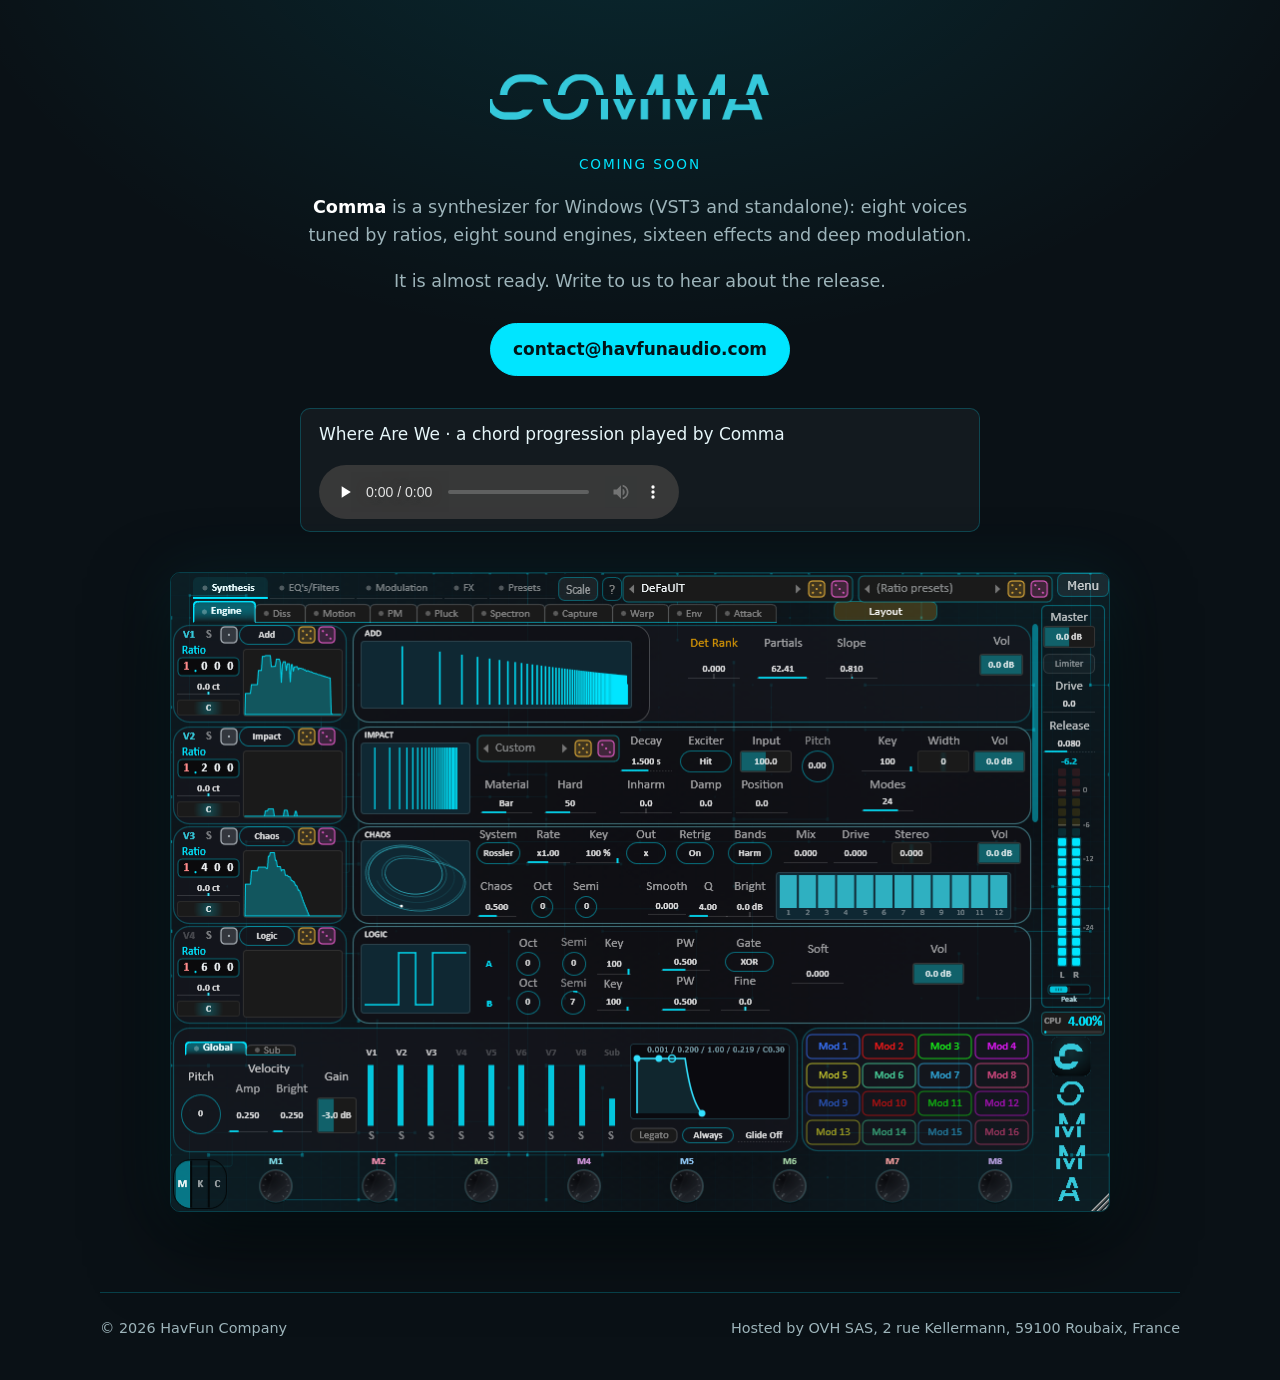
==== index.html @ b37b57b7 "Publication : attente (2026-10-11 11:45)" ====
<!doctype html>
<html lang="en">
<head>
<meta charset="utf-8">
<meta name="viewport" content="width=device-width, initial-scale=1">
<title>Comma · Coming soon</title>
<meta name="description" content="Comma is a synthesizer for Windows (VST3 and standalone): eight voices tuned by ratios, eight sound engines, sixteen effects and a deep modulation system.">
<link rel="icon" href="images/favicon.png">
<link rel="stylesheet" href="style.css">
<style>:root { --accent: #00E5FF; --fond: #0A1116; }</style>
</head>
<body>
<main class="attente">
  <img class="marque-attente" src="images/wordmark.png" alt="Comma" width="300" height="54">
  <p class="slogan">Coming soon</p>
  <div class="intro"><p><strong>Comma</strong> is a synthesizer for Windows (VST3 and standalone): eight voices tuned by ratios, eight sound engines, sixteen effects and deep modulation.</p>
<p>It is almost ready. Write to us to hear about the release.</p></div>
  <p><a class="bouton plein" href="mailto:contact@havfunaudio.com">contact@havfunaudio.com</a></p>
  <div class="demo"><span>Where Are We · a chord progression played by Comma</span><audio controls preload="none" src="audio/where-are-we.ogg"></audio></div>
  <img class="ecran" src="images/comma-synthesis.png" alt="The synthesis page: eight voices, each with its engine." width="940" height="640">
</main>
<footer class="pied">
  <div>© 2026 HavFun Company</div>
  <div>Hosted by OVH SAS, 2 rue Kellermann, 59100 Roubaix, France</div>
</footer>
</body>
</html>
---- style.css ----
/* LE STYLE DU SITE DE COMMA.
   Les deux couleurs principales (--accent, --fond) viennent de contenu.toml.
   Polices du systeme : aucune police chargee ailleurs (pas de Google Fonts : rien ne part chez un tiers). */

:root {
  --accent: #00E5FF;
  --fond: #0A1116;
  --surface: rgba(255, 255, 255, 0.04);
  --bord: rgba(0, 229, 255, 0.22);
  --texte: #E6F6F9;
  --doux: #9DB4BA;
  --rayon: 10px;
  --largeur: 1080px;
  color-scheme: dark;
}

* { box-sizing: border-box; }

html { -webkit-text-size-adjust: 100%; }

body {
  margin: 0;
  background: var(--fond);
  background-image: radial-gradient(ellipse 80% 50% at 50% -10%, rgba(0, 229, 255, 0.12), transparent 70%);
  background-repeat: no-repeat;
  color: var(--texte);
  font: 17px/1.6 "Segoe UI", system-ui, -apple-system, "Helvetica Neue", Arial, sans-serif;
}

a { color: var(--accent); text-decoration-thickness: 1px; text-underline-offset: 3px; }
a:hover { text-decoration: none; }
img { max-width: 100%; height: auto; display: block; }
strong { color: #fff; font-weight: 600; }

h1, h2, h3 { line-height: 1.2; margin: 0 0 0.6em; letter-spacing: -0.01em; }
h1 { font-size: clamp(2rem, 5vw, 3.2rem); font-weight: 700; }
h2 { font-size: clamp(1.5rem, 3vw, 2rem); font-weight: 650; }
h3 { font-size: 1.1rem; font-weight: 600; color: var(--accent); }

/* --- En-tete et pied --- */
.entete, .pied, main { width: min(var(--largeur), 100% - 32px); margin-inline: auto; }
.entete {
  display: flex; align-items: center; justify-content: space-between; gap: 16px;
  padding: 20px 0; flex-wrap: wrap;
}
.marque img { width: 152px; }
nav { display: flex; gap: 20px; flex-wrap: wrap; }
nav a { color: var(--doux); text-decoration: none; font-size: 0.95rem; }
nav a:hover, nav a[aria-current="page"] { color: var(--accent); }
.pied {
  display: flex; justify-content: space-between; gap: 16px; flex-wrap: wrap;
  border-top: 1px solid var(--bord); margin-top: 80px; padding: 24px 0 40px;
  color: var(--doux); font-size: 0.9rem;
}
.pied nav, .pied div:last-child { display: flex; gap: 16px; flex-wrap: wrap; }
.pied a { color: var(--doux); }

/* --- Accueil --- */
.haut { text-align: center; padding: 48px 0 24px; }
.slogan { color: var(--accent); text-transform: uppercase; letter-spacing: 0.14em; font-size: 0.85rem; margin: 0 0 12px; }
.intro { max-width: 680px; margin: 0 auto 28px; color: var(--doux); font-size: 1.1rem; }
.petit { color: var(--doux); font-size: 0.9rem; margin: 14px 0 40px; }
.ecran {
  margin: 0 auto; border-radius: var(--rayon); border: 1px solid var(--bord);
  box-shadow: 0 30px 80px rgba(0, 0, 0, 0.6), 0 0 60px rgba(0, 229, 255, 0.08);
}

.boutons { display: flex; gap: 12px; justify-content: center; flex-wrap: wrap; }
.bouton {
  display: inline-block; padding: 12px 22px; border-radius: 999px;
  border: 1px solid var(--accent); color: var(--accent); text-decoration: none; font-weight: 600;
}
.bouton:hover { background: rgba(0, 229, 255, 0.1); }
.bouton.plein { background: var(--accent); color: #031418; }
.bouton.plein:hover { filter: brightness(1.1); }
.bouton.inactif { border-color: var(--doux); color: var(--doux); cursor: default; opacity: 0.7; }

.bloc { padding: 56px 0 0; }
.grille { display: grid; grid-template-columns: repeat(auto-fill, minmax(280px, 1fr)); gap: 16px; }
.carte { background: var(--surface); border: 1px solid var(--bord); border-radius: var(--rayon); padding: 20px 22px; }
.carte p { margin: 0; color: var(--doux); }

.captures { display: grid; gap: 32px; }
figure { margin: 0; }
figure img { border-radius: var(--rayon); border: 1px solid var(--bord); }
figcaption { color: var(--doux); font-size: 0.9rem; margin-top: 10px; text-align: center; }

.demos { display: grid; gap: 12px; }
.demo {
  display: flex; align-items: center; justify-content: space-between; gap: 16px; flex-wrap: wrap;
  background: var(--surface); border: 1px solid var(--bord); border-radius: var(--rayon); padding: 12px 18px;
}
.demo audio { width: min(360px, 100%); }

.prix { text-align: center; }
.prix .montant { font-size: 2.6rem; font-weight: 700; color: #fff; margin: 0 0 12px; }
.prix ul { list-style: none; padding: 0; margin: 0 0 28px; color: var(--doux); }
.prix li { margin: 4px 0; }

/* --- Pages de texte (FAQ, licence, mentions) --- */
.texte { max-width: 760px; }
.texte p { color: var(--doux); }
details { border-bottom: 1px solid var(--bord); padding: 14px 0; }
summary { cursor: pointer; font-weight: 600; color: #fff; }
summary::marker { color: var(--accent); }
details p { margin: 10px 0 0; }

/* --- La page d'attente --- */
.attente { text-align: center; padding: 72px 0 0; }
.marque-attente { width: min(300px, 70%); margin: 0 auto 28px; }
.attente .demo { max-width: 680px; margin: 32px auto; text-align: left; }
.attente .ecran { margin-top: 40px; }

@media (max-width: 600px) {
  body { font-size: 16px; }
  .haut { padding-top: 24px; }
  .entete { justify-content: center; }
}
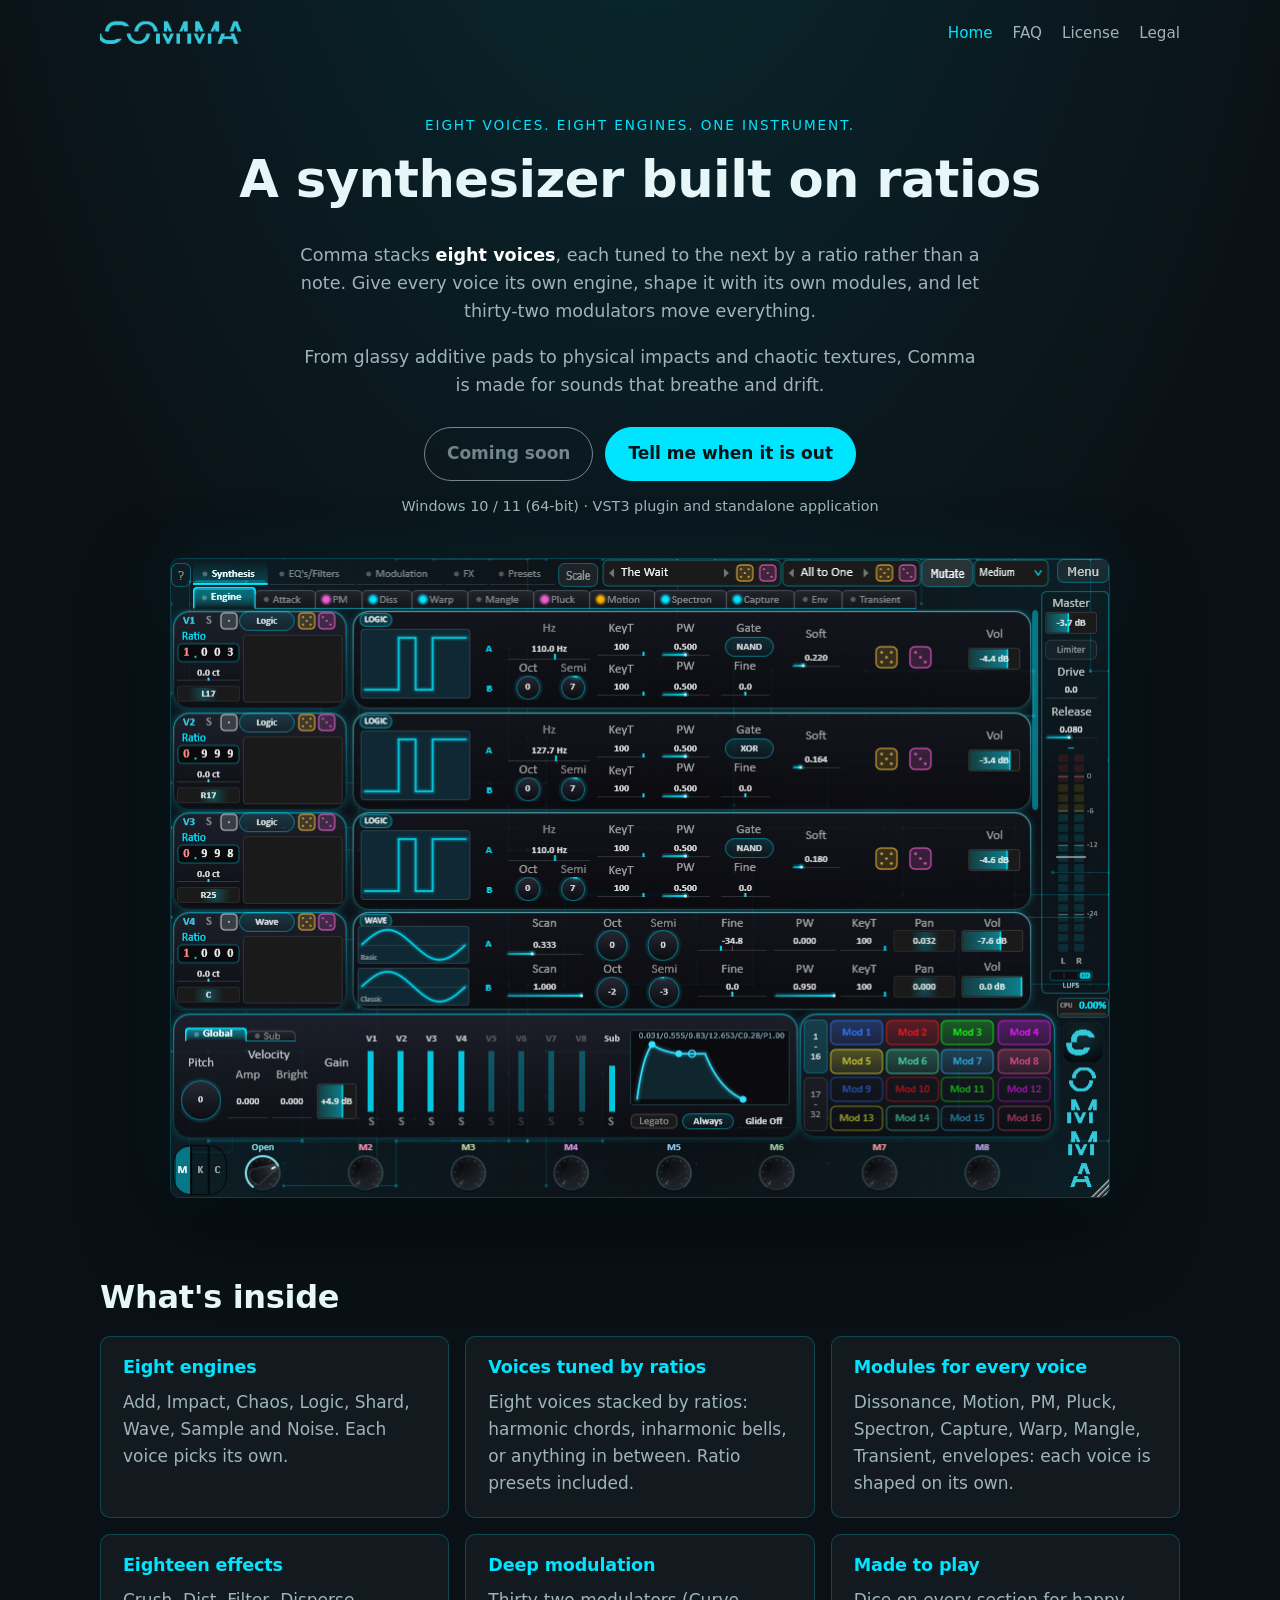
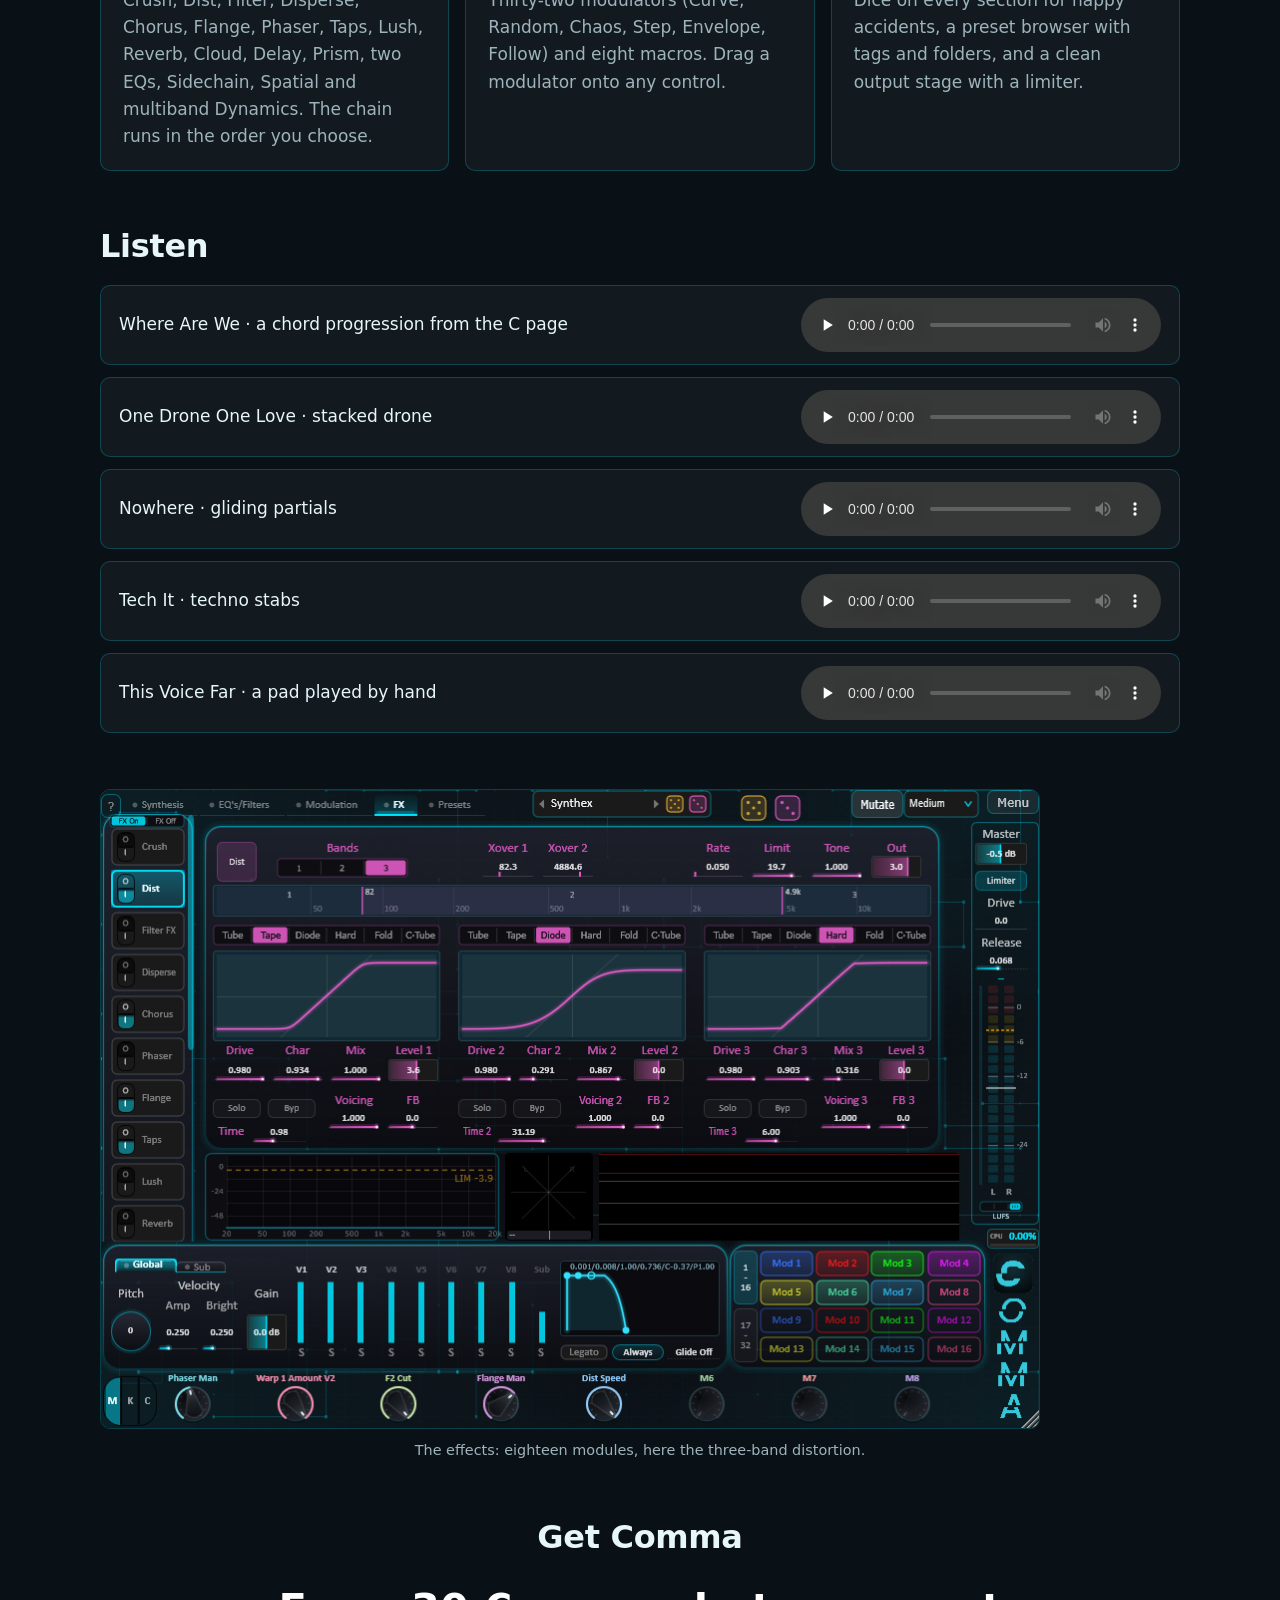
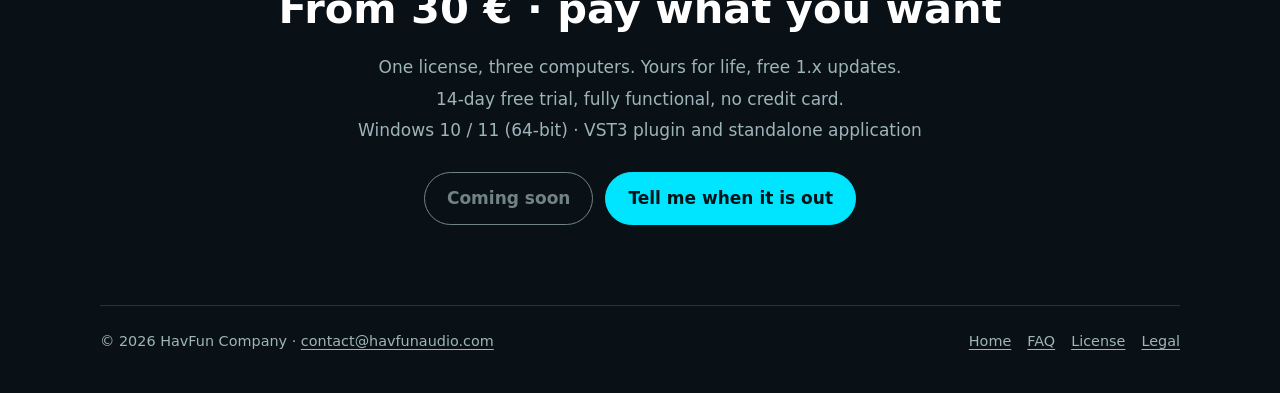
==== commit 96111fea: "Publication : docs (2026-10-24 11:53)" ====
--- a/index.html
+++ b/index.html
@@ -3,25 +3,58 @@
 <head>
 <meta charset="utf-8">
 <meta name="viewport" content="width=device-width, initial-scale=1">
-<title>Comma · Coming soon</title>
-<meta name="description" content="Comma is a synthesizer for Windows (VST3 and standalone): eight voices tuned by ratios, eight sound engines, sixteen effects and a deep modulation system.">
+<title>Comma</title>
+<meta name="description" content="Comma is a synthesizer for Windows (VST3 and standalone): eight voices tuned by ratios, eight sound engines, eighteen effects and a deep modulation system.">
+<meta property="og:title" content="Comma · Eight voices. Eight engines. One instrument.">
+<meta property="og:description" content="Comma is a synthesizer for Windows (VST3 and standalone): eight voices tuned by ratios, eight sound engines, eighteen effects and a deep modulation system.">
+<meta property="og:image" content="images/comma-synthesis.png">
 <link rel="icon" href="images/favicon.png">
 <link rel="stylesheet" href="style.css">
 <style>:root { --accent: #00E5FF; --fond: #0A1116; }</style>
 </head>
 <body>
-<main class="attente">
-  <img class="marque-attente" src="images/wordmark.png" alt="Comma" width="300" height="54">
-  <p class="slogan">Coming soon</p>
-  <div class="intro"><p><strong>Comma</strong> is a synthesizer for Windows (VST3 and standalone): eight voices tuned by ratios, eight sound engines, sixteen effects and deep modulation.</p>
-<p>It is almost ready. Write to us to hear about the release.</p></div>
-  <p><a class="bouton plein" href="mailto:contact@havfunaudio.com">contact@havfunaudio.com</a></p>
-  <div class="demo"><span>Where Are We · a chord progression played by Comma</span><audio controls preload="none" src="audio/where-are-we.ogg"></audio></div>
+<header class="entete">
+  <a class="marque" href="index.html"><img src="images/wordmark.png" alt="Comma" width="152" height="27"></a>
+  <nav><a href="index.html" aria-current="page">Home</a><a href="faq.html">FAQ</a><a href="eula.html">License</a><a href="legal.html">Legal</a></nav>
+</header>
+<main>
+
+<section class="haut">
+  <p class="slogan">Eight voices. Eight engines. One instrument.</p>
+  <h1>A synthesizer built on ratios</h1>
+  <div class="intro"><p>Comma stacks <strong>eight voices</strong>, each tuned to the next by a ratio rather than a note. Give every voice its own engine, shape it with its own modules, and let thirty-two modulators move everything.</p>
+<p>From glassy additive pads to physical impacts and chaotic textures, Comma is made for sounds that breathe and drift.</p></div>
+  <div class="boutons"><span class="bouton inactif">Coming soon</span><a class="bouton plein" href="mailto:contact@havfunaudio.com?subject=Comma%20release">Tell me when it is out</a></div>
+  <p class="petit">Windows 10 / 11 (64-bit) · VST3 plugin and standalone application</p>
   <img class="ecran" src="images/comma-synthesis.png" alt="The synthesis page: eight voices, each with its engine." width="940" height="640">
+</section>
+<section class="bloc"><h2>What's inside</h2><div class="grille"><article class="carte"><h3>Eight engines</h3><p>Add, Impact, Chaos, Logic, Shard, Wave, Sample and Noise. Each voice picks its own.</p></article>
+<article class="carte"><h3>Voices tuned by ratios</h3><p>Eight voices stacked by ratios: harmonic chords, inharmonic bells, or anything in between. Ratio presets included.</p></article>
+<article class="carte"><h3>Modules for every voice</h3><p>Dissonance, Motion, PM, Pluck, Spectron, Capture, Warp, Mangle, Transient, envelopes: each voice is shaped on its own.</p></article>
+<article class="carte"><h3>Eighteen effects</h3><p>Crush, Dist, Filter, Disperse, Chorus, Flange, Phaser, Taps, Lush, Reverb, Cloud, Delay, Prism, two EQs, Sidechain, Spatial and multiband Dynamics. The chain runs in the order you choose.</p></article>
+<article class="carte"><h3>Deep modulation</h3><p>Thirty-two modulators (Curve, Random, Chaos, Step, Envelope, Follow) and eight macros. Drag a modulator onto any control.</p></article>
+<article class="carte"><h3>Made to play</h3><p>Dice on every section for happy accidents, a preset browser with tags and folders, and a clean output stage with a limiter.</p></article></div></section>
+<section class="bloc"><h2>Listen</h2><div class="demos"><div class="demo"><span>Where Are We · a chord progression from the C page</span><audio controls preload="none" src="audio/where-are-we.ogg"></audio></div>
+<div class="demo"><span>One Drone One Love · stacked drone</span><audio controls preload="none" src="audio/one-drone-one-love.ogg"></audio></div>
+<div class="demo"><span>Nowhere · gliding partials</span><audio controls preload="none" src="audio/nowhere.ogg"></audio></div>
+<div class="demo"><span>Tech It · techno stabs</span><audio controls preload="none" src="audio/tech-it.ogg"></audio></div>
+<div class="demo"><span>This Voice Far · a pad played by hand</span><audio controls preload="none" src="audio/this-voice-far.ogg"></audio></div></div></section>
+<section class="bloc captures"><figure><img src="images/comma-fx.png" alt="The effects: eighteen modules, here the three-band distortion." loading="lazy" width="940" height="640"><figcaption>The effects: eighteen modules, here the three-band distortion.</figcaption></figure></section>
+<section class="bloc prix">
+  <h2>Get Comma</h2>
+  <p class="montant">From 30 € · pay what you want</p>
+  <ul>
+    <li>One license, three computers. Yours for life, free 1.x updates.</li>
+    <li>14-day free trial, fully functional, no credit card.</li>
+    <li>Windows 10 / 11 (64-bit) · VST3 plugin and standalone application</li>
+  </ul>
+  <div class="boutons"><span class="bouton inactif">Coming soon</span><a class="bouton plein" href="mailto:contact@havfunaudio.com?subject=Comma%20release">Tell me when it is out</a></div>
+</section>
+
 </main>
 <footer class="pied">
-  <div>© 2026 HavFun Company</div>
-  <div>Hosted by OVH SAS, 2 rue Kellermann, 59100 Roubaix, France</div>
+  <div>© 2026 HavFun Company · <a href="mailto:contact@havfunaudio.com">contact@havfunaudio.com</a></div>
+  <div><a href="index.html" aria-current="page">Home</a><a href="faq.html">FAQ</a><a href="eula.html">License</a><a href="legal.html">Legal</a></div>
 </footer>
 </body>
 </html>
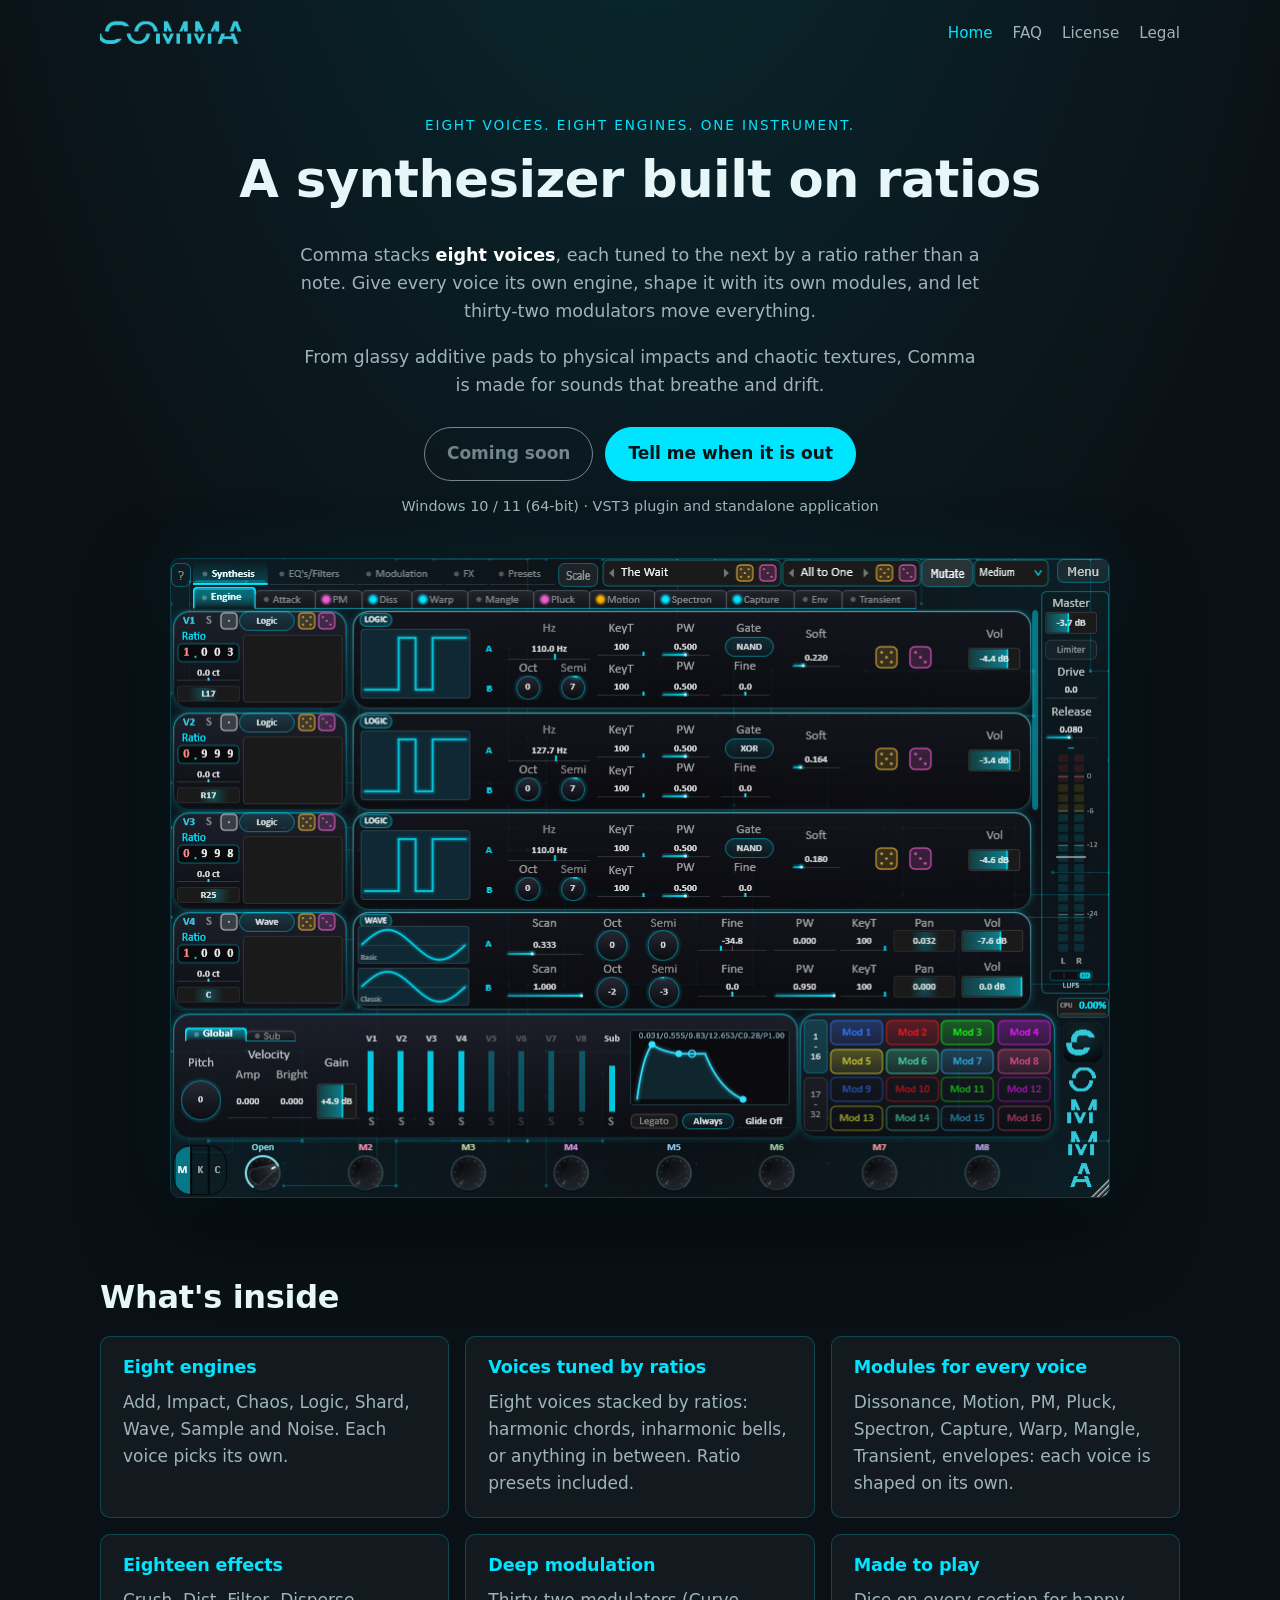
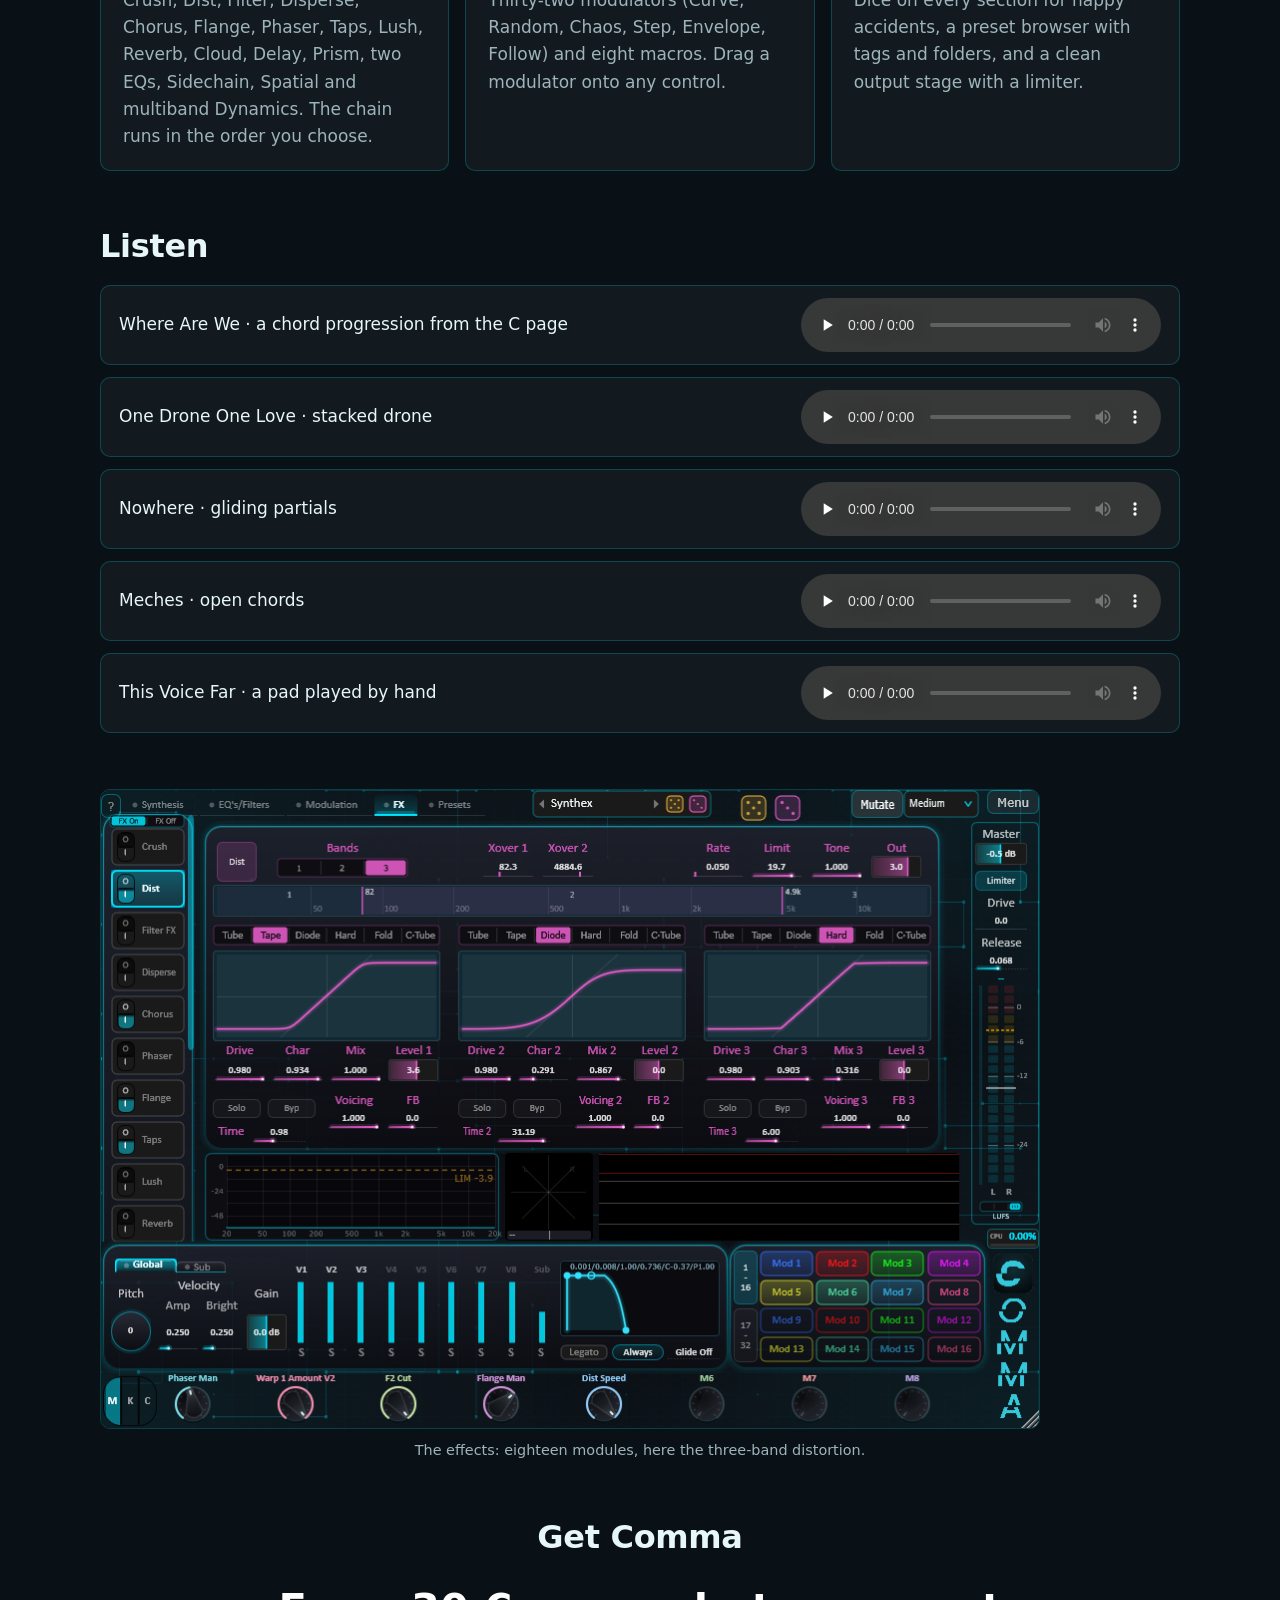
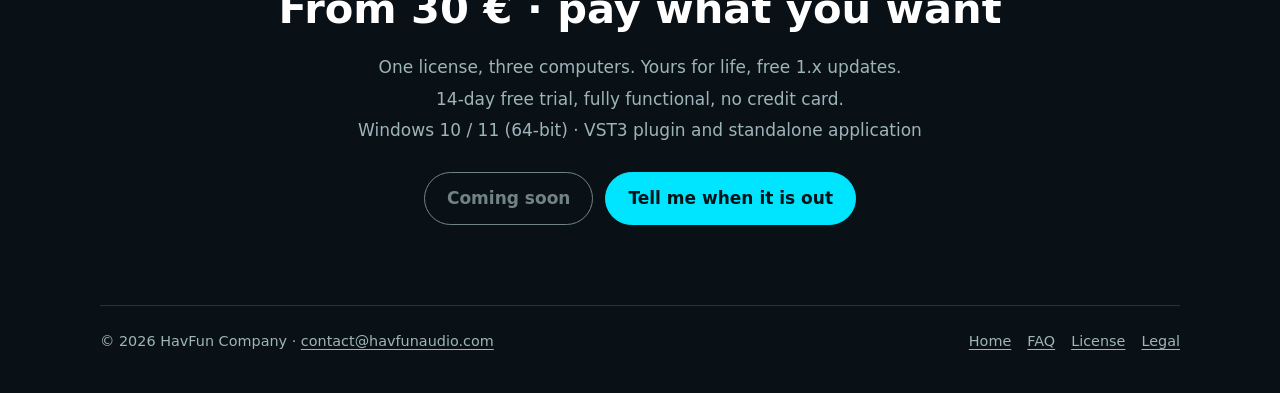
==== commit 6530cdeb: "Publication : docs (2026-10-28 07:44)" ====
--- a/index.html
+++ b/index.html
@@ -37,7 +37,7 @@
 <section class="bloc"><h2>Listen</h2><div class="demos"><div class="demo"><span>Where Are We · a chord progression from the C page</span><audio controls preload="none" src="audio/where-are-we.ogg"></audio></div>
 <div class="demo"><span>One Drone One Love · stacked drone</span><audio controls preload="none" src="audio/one-drone-one-love.ogg"></audio></div>
 <div class="demo"><span>Nowhere · gliding partials</span><audio controls preload="none" src="audio/nowhere.ogg"></audio></div>
-<div class="demo"><span>Tech It · techno stabs</span><audio controls preload="none" src="audio/tech-it.ogg"></audio></div>
+<div class="demo"><span>Meches · open chords</span><audio controls preload="none" src="audio/meches.ogg"></audio></div>
 <div class="demo"><span>This Voice Far · a pad played by hand</span><audio controls preload="none" src="audio/this-voice-far.ogg"></audio></div></div></section>
 <section class="bloc captures"><figure><img src="images/comma-fx.png" alt="The effects: eighteen modules, here the three-band distortion." loading="lazy" width="940" height="640"><figcaption>The effects: eighteen modules, here the three-band distortion.</figcaption></figure></section>
 <section class="bloc prix">
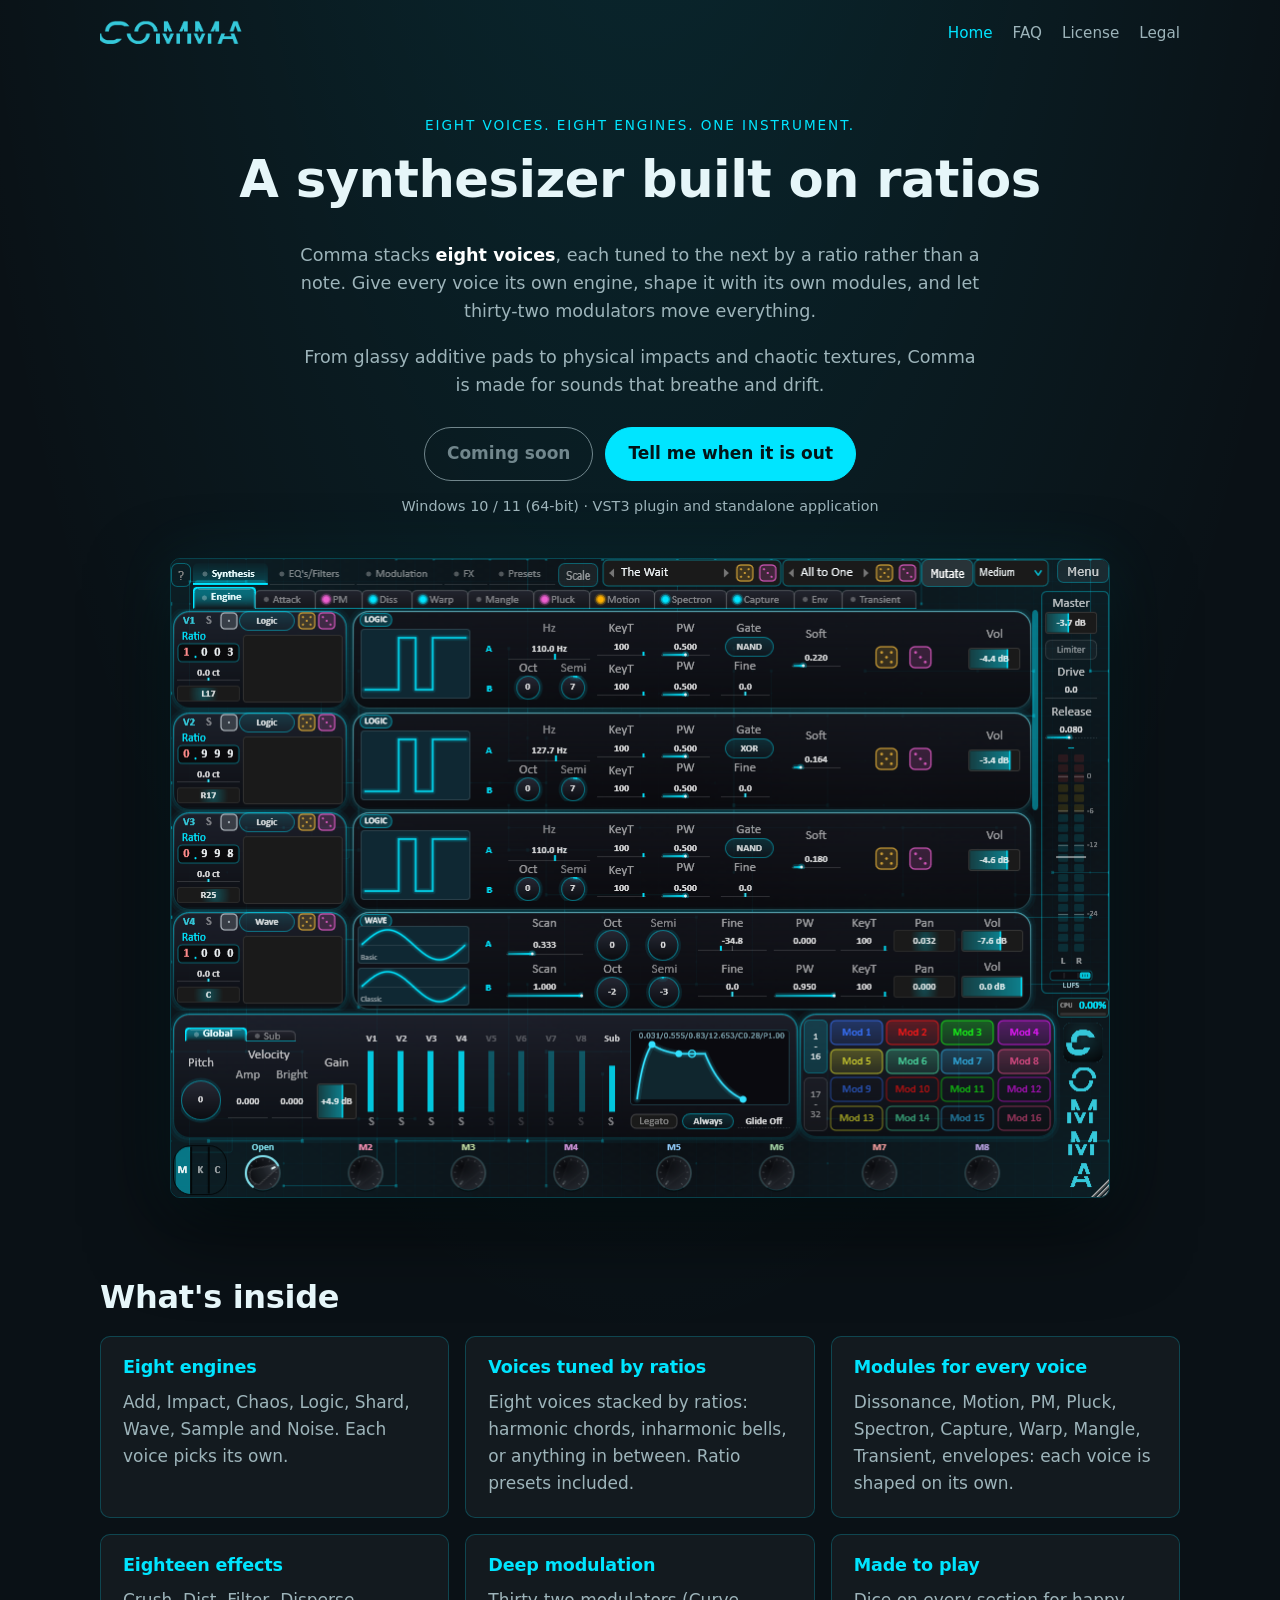
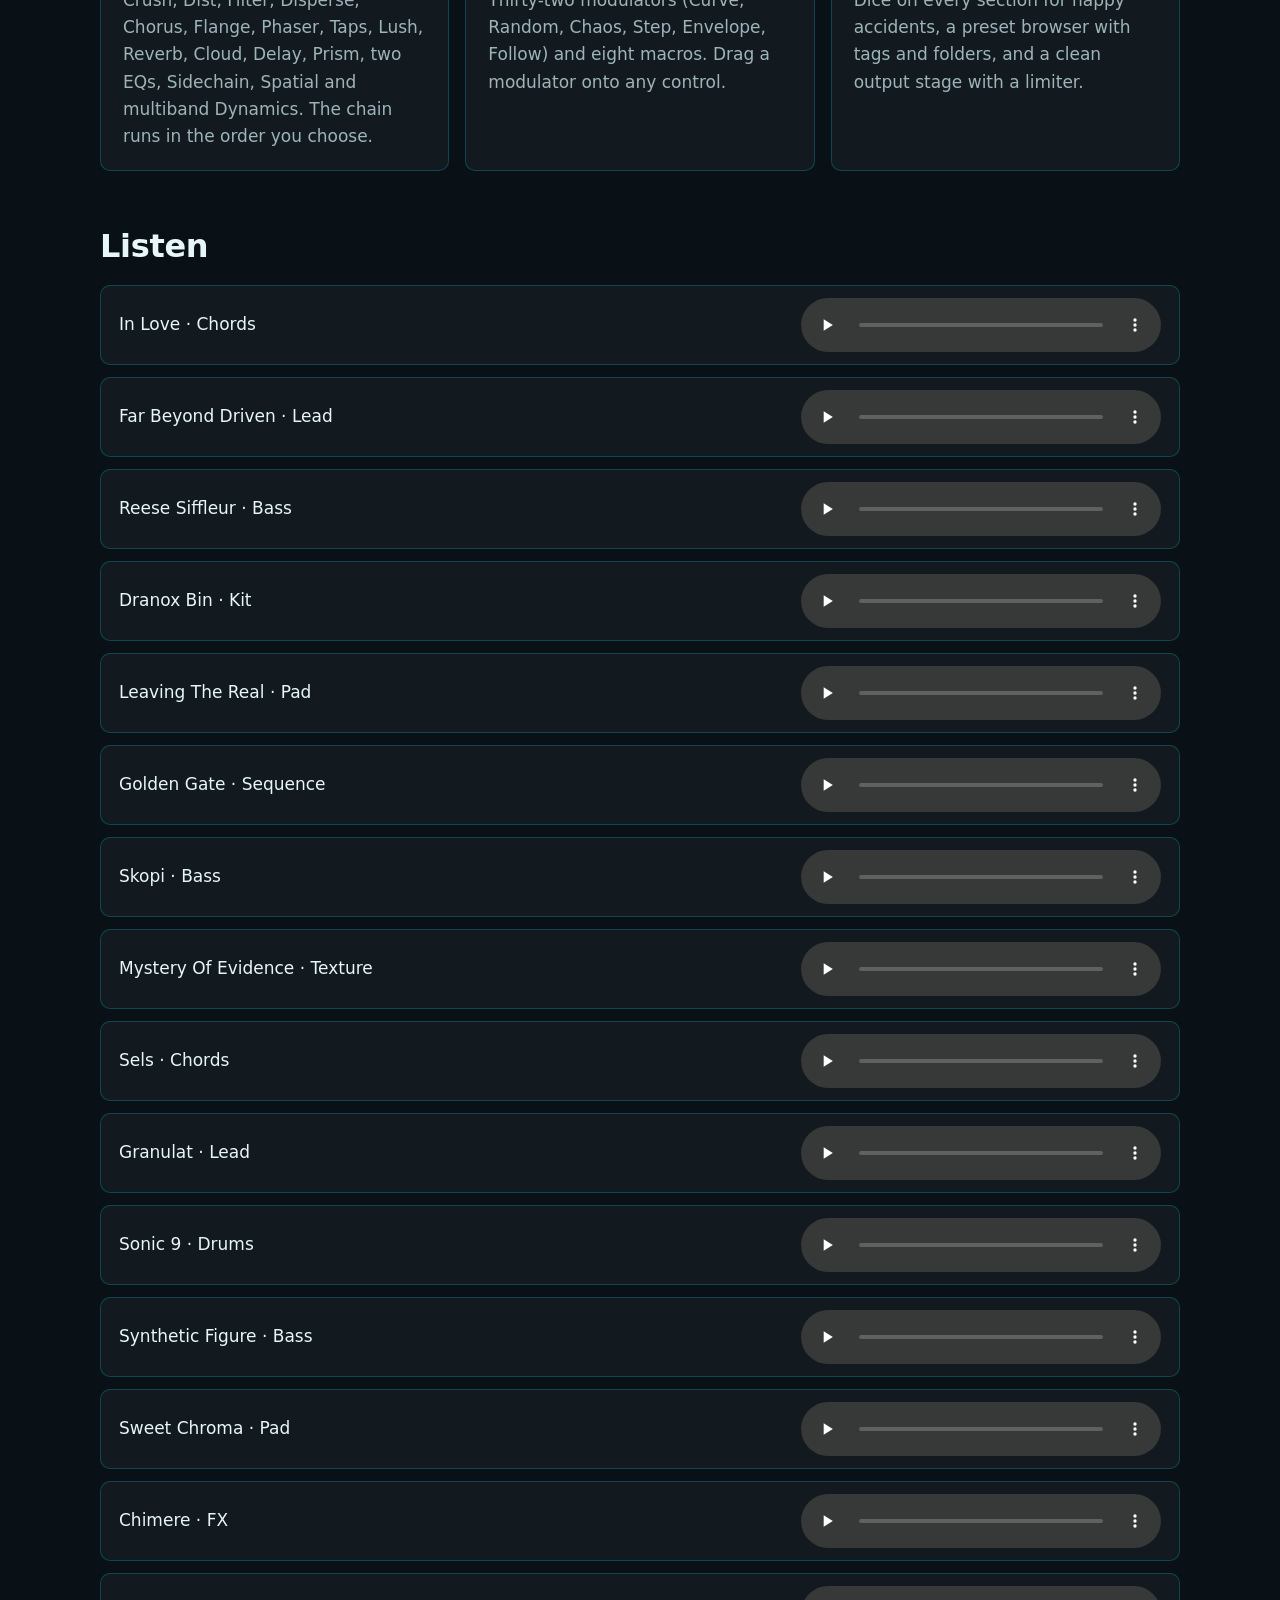
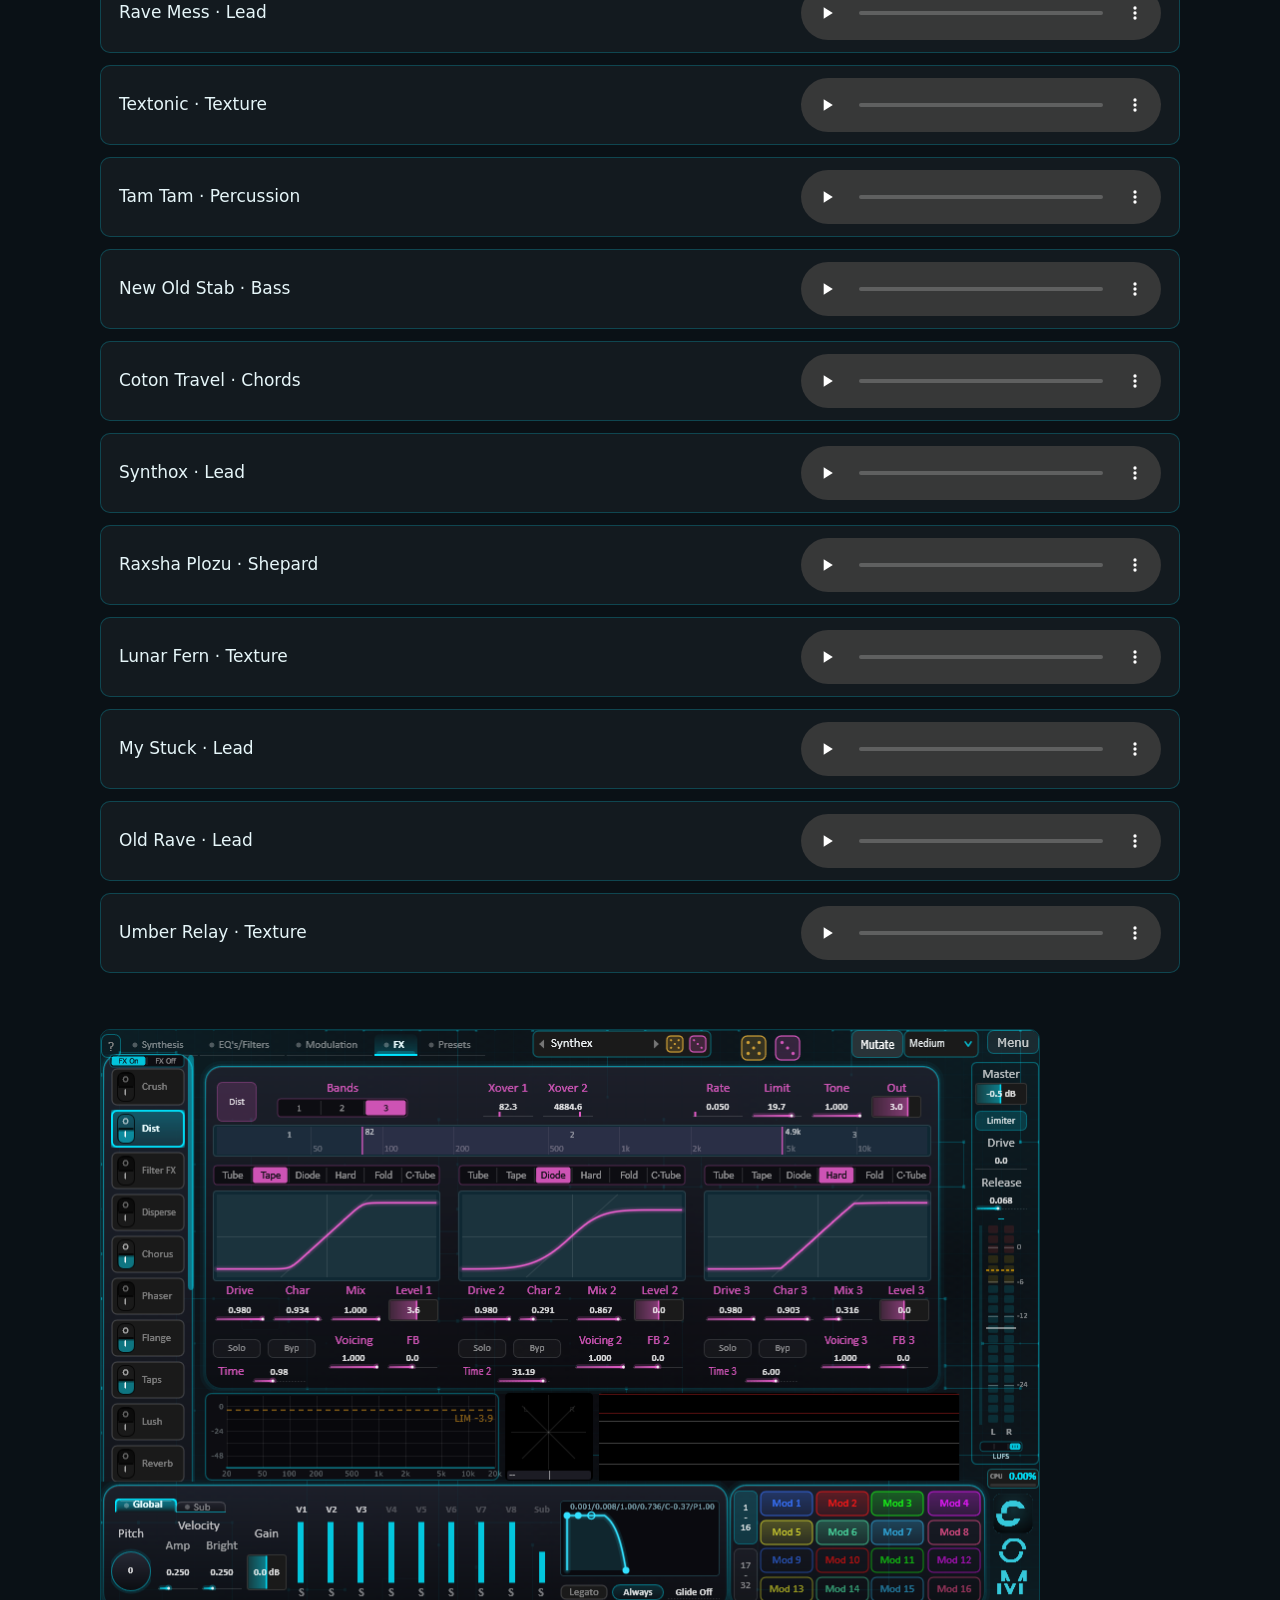
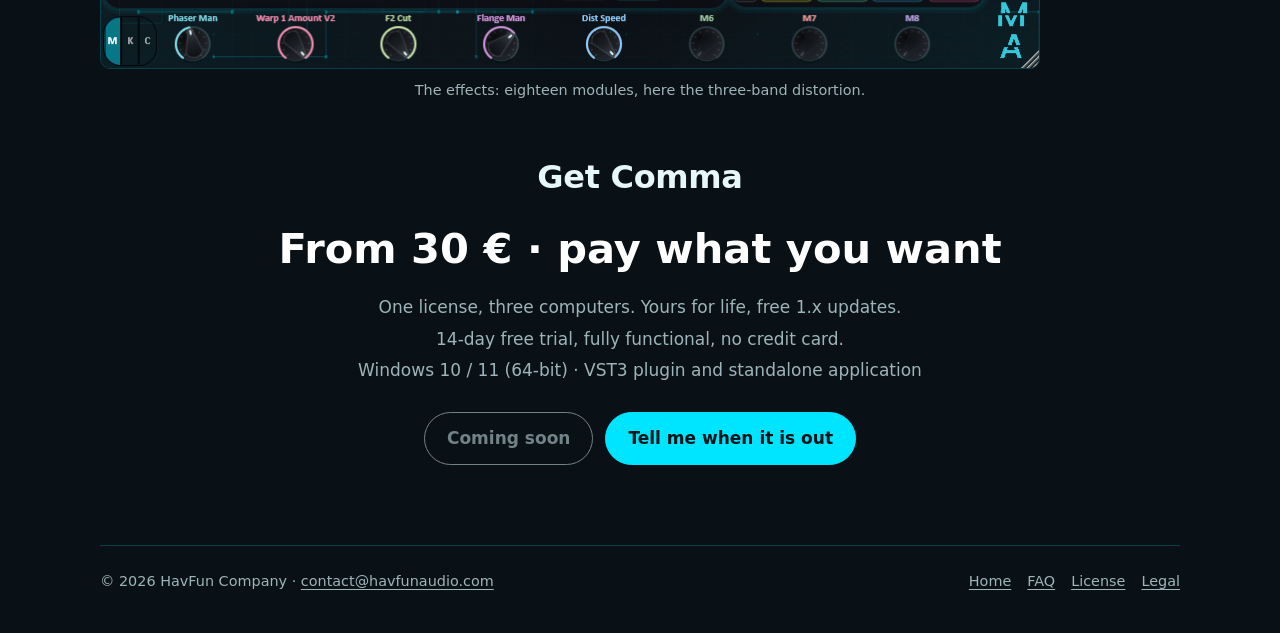
==== commit c6168dba: "Publication : docs (2026-11-01 23:07)" ====
--- a/index.html
+++ b/index.html
@@ -34,11 +34,31 @@
 <article class="carte"><h3>Eighteen effects</h3><p>Crush, Dist, Filter, Disperse, Chorus, Flange, Phaser, Taps, Lush, Reverb, Cloud, Delay, Prism, two EQs, Sidechain, Spatial and multiband Dynamics. The chain runs in the order you choose.</p></article>
 <article class="carte"><h3>Deep modulation</h3><p>Thirty-two modulators (Curve, Random, Chaos, Step, Envelope, Follow) and eight macros. Drag a modulator onto any control.</p></article>
 <article class="carte"><h3>Made to play</h3><p>Dice on every section for happy accidents, a preset browser with tags and folders, and a clean output stage with a limiter.</p></article></div></section>
-<section class="bloc"><h2>Listen</h2><div class="demos"><div class="demo"><span>Where Are We · a chord progression from the C page</span><audio controls preload="none" src="audio/where-are-we.ogg"></audio></div>
-<div class="demo"><span>One Drone One Love · stacked drone</span><audio controls preload="none" src="audio/one-drone-one-love.ogg"></audio></div>
-<div class="demo"><span>Nowhere · gliding partials</span><audio controls preload="none" src="audio/nowhere.ogg"></audio></div>
-<div class="demo"><span>Meches · open chords</span><audio controls preload="none" src="audio/meches.ogg"></audio></div>
-<div class="demo"><span>This Voice Far · a pad played by hand</span><audio controls preload="none" src="audio/this-voice-far.ogg"></audio></div></div></section>
+<section class="bloc"><h2>Listen</h2><div class="demos"><div class="demo"><span>In Love · Chords</span><audio controls preload="none" src="audio/demo-in-love.ogg"></audio></div>
+<div class="demo"><span>Far Beyond Driven · Lead</span><audio controls preload="none" src="audio/demo-far-beyond-driven.ogg"></audio></div>
+<div class="demo"><span>Reese Siffleur · Bass</span><audio controls preload="none" src="audio/demo-reese-siffleur.ogg"></audio></div>
+<div class="demo"><span>Dranox Bin · Kit</span><audio controls preload="none" src="audio/demo-dranox-bin.ogg"></audio></div>
+<div class="demo"><span>Leaving The Real · Pad</span><audio controls preload="none" src="audio/demo-leaving-the-real.ogg"></audio></div>
+<div class="demo"><span>Golden Gate · Sequence</span><audio controls preload="none" src="audio/demo-golden-gate.ogg"></audio></div>
+<div class="demo"><span>Skopi · Bass</span><audio controls preload="none" src="audio/demo-skopi.ogg"></audio></div>
+<div class="demo"><span>Mystery Of Evidence · Texture</span><audio controls preload="none" src="audio/demo-mystery-of-evidence.ogg"></audio></div>
+<div class="demo"><span>Sels · Chords</span><audio controls preload="none" src="audio/demo-sels.ogg"></audio></div>
+<div class="demo"><span>Granulat · Lead</span><audio controls preload="none" src="audio/demo-granulat.ogg"></audio></div>
+<div class="demo"><span>Sonic 9 · Drums</span><audio controls preload="none" src="audio/demo-sonic-9.ogg"></audio></div>
+<div class="demo"><span>Synthetic Figure · Bass</span><audio controls preload="none" src="audio/demo-synthetic-figure.ogg"></audio></div>
+<div class="demo"><span>Sweet Chroma · Pad</span><audio controls preload="none" src="audio/demo-sweet-chroma.ogg"></audio></div>
+<div class="demo"><span>Chimere · FX</span><audio controls preload="none" src="audio/demo-chimere.ogg"></audio></div>
+<div class="demo"><span>Rave Mess · Lead</span><audio controls preload="none" src="audio/demo-rave-mess.ogg"></audio></div>
+<div class="demo"><span>Textonic · Texture</span><audio controls preload="none" src="audio/demo-textonic.ogg"></audio></div>
+<div class="demo"><span>Tam Tam · Percussion</span><audio controls preload="none" src="audio/demo-tam-tam.ogg"></audio></div>
+<div class="demo"><span>New Old Stab · Bass</span><audio controls preload="none" src="audio/demo-new-old-stab.ogg"></audio></div>
+<div class="demo"><span>Coton Travel · Chords</span><audio controls preload="none" src="audio/demo-coton-travel.ogg"></audio></div>
+<div class="demo"><span>Synthox · Lead</span><audio controls preload="none" src="audio/demo-synthox.ogg"></audio></div>
+<div class="demo"><span>Raxsha Plozu · Shepard</span><audio controls preload="none" src="audio/demo-raxsha-plozu.ogg"></audio></div>
+<div class="demo"><span>Lunar Fern · Texture</span><audio controls preload="none" src="audio/demo-lunar-fern.ogg"></audio></div>
+<div class="demo"><span>My Stuck · Lead</span><audio controls preload="none" src="audio/demo-my-stuck.ogg"></audio></div>
+<div class="demo"><span>Old Rave · Lead</span><audio controls preload="none" src="audio/demo-old-rave.ogg"></audio></div>
+<div class="demo"><span>Umber Relay · Texture</span><audio controls preload="none" src="audio/demo-umber-relay.ogg"></audio></div></div></section>
 <section class="bloc captures"><figure><img src="images/comma-fx.png" alt="The effects: eighteen modules, here the three-band distortion." loading="lazy" width="940" height="640"><figcaption>The effects: eighteen modules, here the three-band distortion.</figcaption></figure></section>
 <section class="bloc prix">
   <h2>Get Comma</h2>
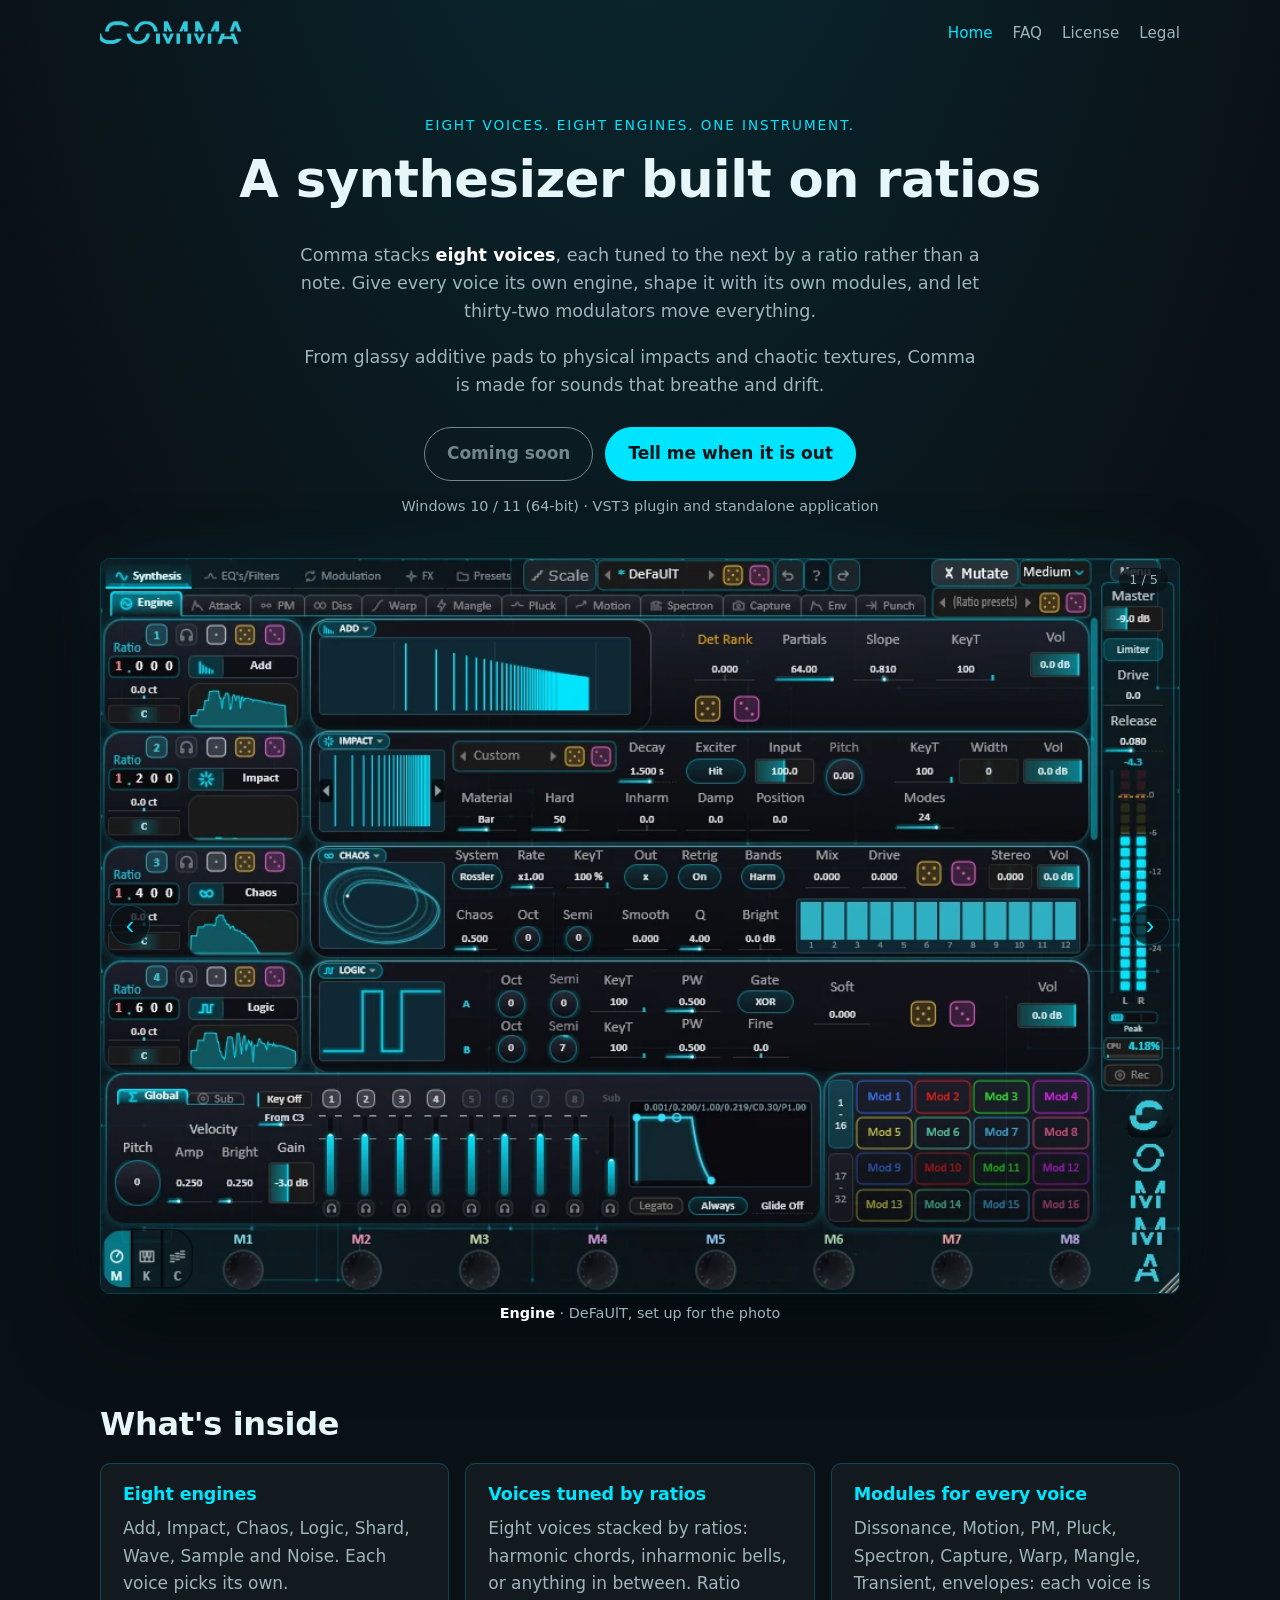
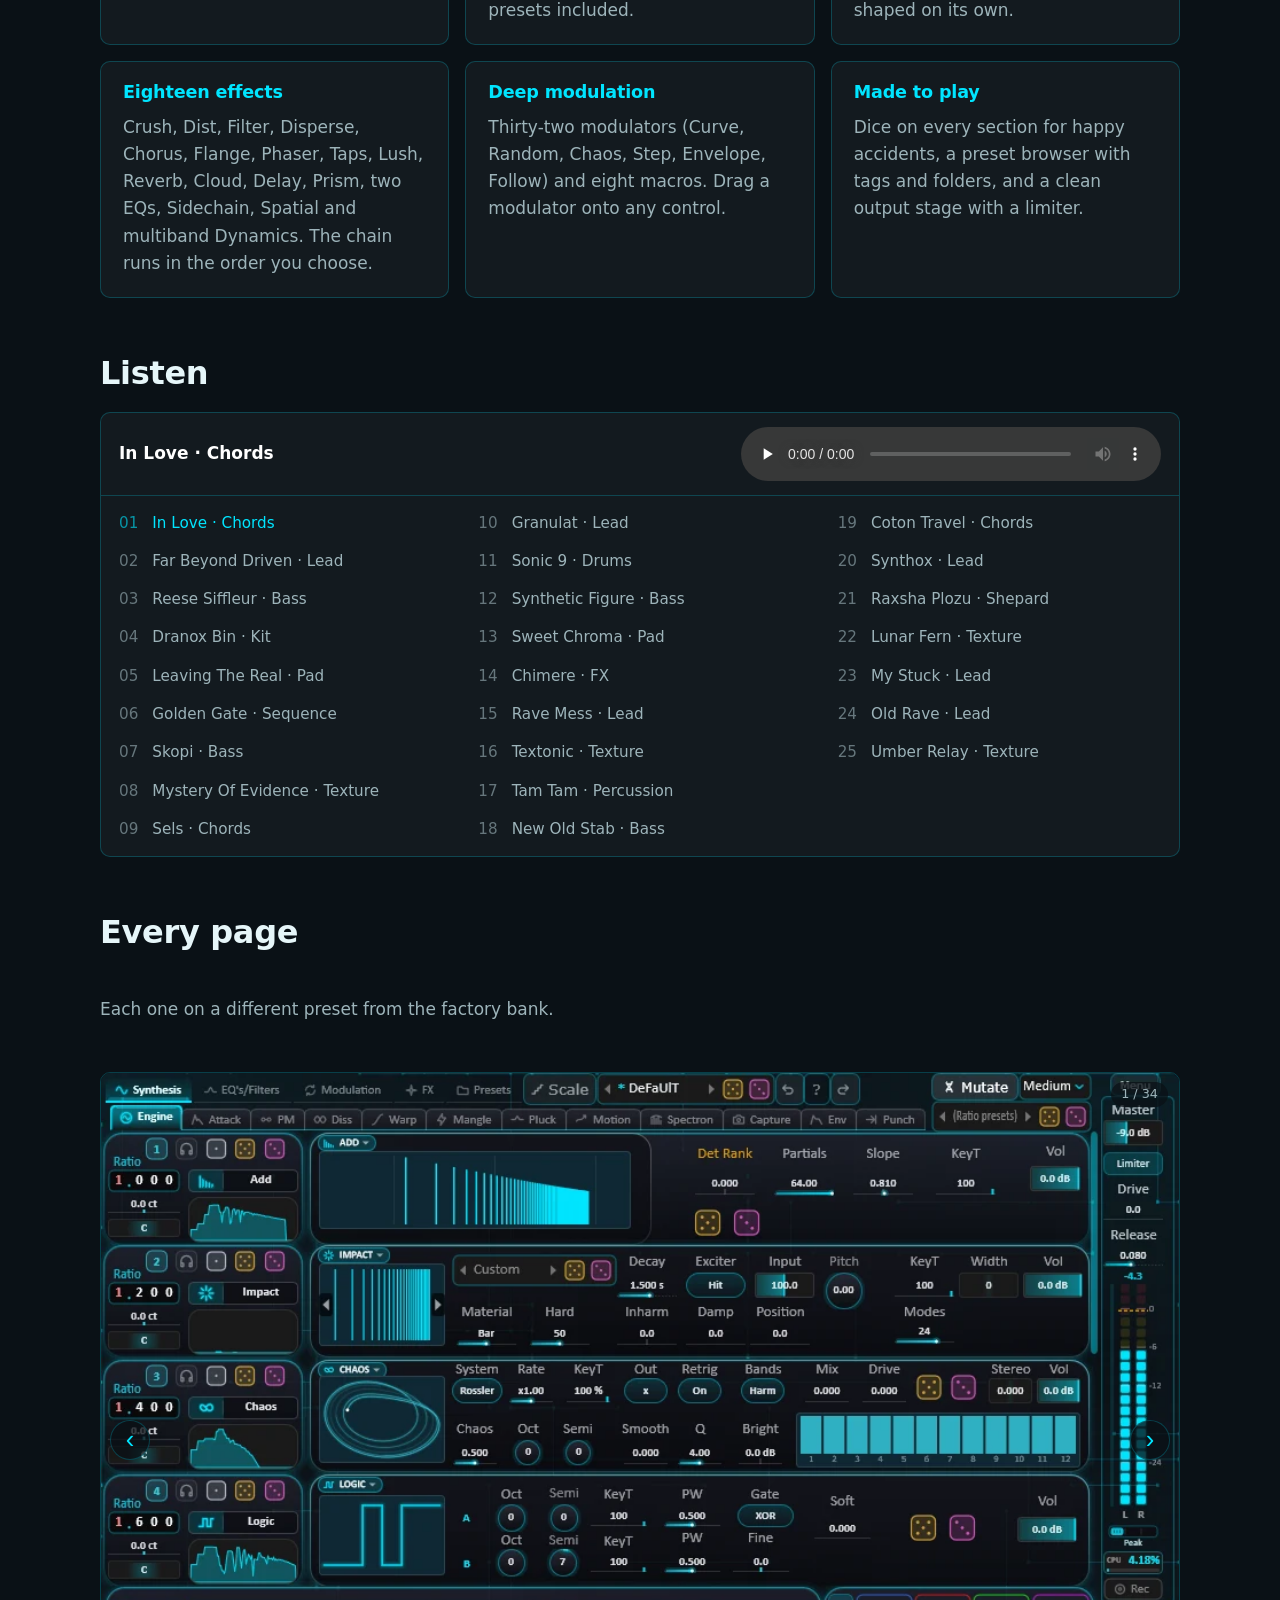
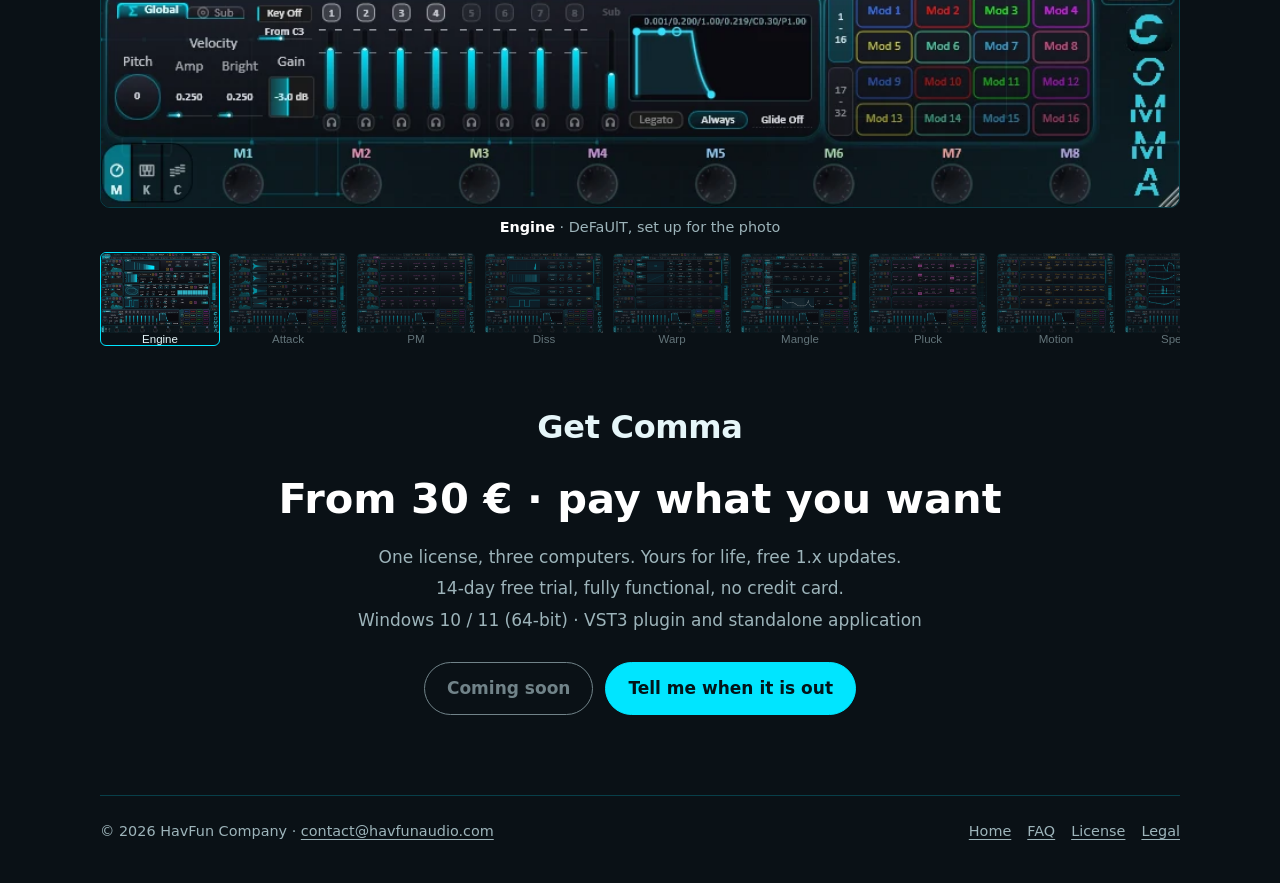
==== commit 9d679c41: "Publication : docs (2026-11-02 10:30)" ====
--- a/index.html
+++ b/index.html
@@ -26,7 +26,11 @@
 <p>From glassy additive pads to physical impacts and chaotic textures, Comma is made for sounds that breathe and drift.</p></div>
   <div class="boutons"><span class="bouton inactif">Coming soon</span><a class="bouton plein" href="mailto:contact@havfunaudio.com?subject=Comma%20release">Tell me when it is out</a></div>
   <p class="petit">Windows 10 / 11 (64-bit) · VST3 plugin and standalone application</p>
-  <img class="ecran" src="images/comma-synthesis.png" alt="The synthesis page: eight voices, each with its engine." width="940" height="640">
+  <div class="carrousel auto"><div class="cadre"><figure class="vue active"><img src="images/diaporama/engine.webp" alt="Comma, Engine page" width="940" height="640" loading="eager"><figcaption><strong>Engine</strong> · DeFaUlT, set up for the photo</figcaption></figure>
+<figure class="vue"><img src="images/diaporama/eq-filters.webp" alt="Comma, EQ&#x27;s / Filters page" width="940" height="640" loading="lazy"><figcaption><strong>EQ&#x27;s / Filters</strong> · preset Tech It (Lead)</figcaption></figure>
+<figure class="vue"><img src="images/diaporama/modulation.webp" alt="Comma, Modulation page" width="940" height="640" loading="lazy"><figcaption><strong>Modulation</strong> · preset Minim (Kits)</figcaption></figure>
+<figure class="vue"><img src="images/diaporama/fx-dist.webp" alt="Comma, Dist page" width="940" height="640" loading="lazy"><figcaption><strong>Dist</strong> · preset Nimrenax (Kits)</figcaption></figure>
+<figure class="vue"><img src="images/diaporama/presets.webp" alt="Comma, Presets page" width="940" height="640" loading="lazy"><figcaption><strong>Presets</strong> · preset Lox Dealer (Lead)</figcaption></figure><button type="button" class="fleche prec" aria-label="Previous">‹</button><button type="button" class="fleche suiv" aria-label="Next">›</button><span class="compteur">1 / 5</span></div></div>
 </section>
 <section class="bloc"><h2>What's inside</h2><div class="grille"><article class="carte"><h3>Eight engines</h3><p>Add, Impact, Chaos, Logic, Shard, Wave, Sample and Noise. Each voice picks its own.</p></article>
 <article class="carte"><h3>Voices tuned by ratios</h3><p>Eight voices stacked by ratios: harmonic chords, inharmonic bells, or anything in between. Ratio presets included.</p></article>
@@ -34,32 +38,69 @@
 <article class="carte"><h3>Eighteen effects</h3><p>Crush, Dist, Filter, Disperse, Chorus, Flange, Phaser, Taps, Lush, Reverb, Cloud, Delay, Prism, two EQs, Sidechain, Spatial and multiband Dynamics. The chain runs in the order you choose.</p></article>
 <article class="carte"><h3>Deep modulation</h3><p>Thirty-two modulators (Curve, Random, Chaos, Step, Envelope, Follow) and eight macros. Drag a modulator onto any control.</p></article>
 <article class="carte"><h3>Made to play</h3><p>Dice on every section for happy accidents, a preset browser with tags and folders, and a clean output stage with a limiter.</p></article></div></section>
-<section class="bloc"><h2>Listen</h2><div class="demos"><div class="demo"><span>In Love · Chords</span><audio controls preload="none" src="audio/demo-in-love.ogg"></audio></div>
-<div class="demo"><span>Far Beyond Driven · Lead</span><audio controls preload="none" src="audio/demo-far-beyond-driven.ogg"></audio></div>
-<div class="demo"><span>Reese Siffleur · Bass</span><audio controls preload="none" src="audio/demo-reese-siffleur.ogg"></audio></div>
-<div class="demo"><span>Dranox Bin · Kit</span><audio controls preload="none" src="audio/demo-dranox-bin.ogg"></audio></div>
-<div class="demo"><span>Leaving The Real · Pad</span><audio controls preload="none" src="audio/demo-leaving-the-real.ogg"></audio></div>
-<div class="demo"><span>Golden Gate · Sequence</span><audio controls preload="none" src="audio/demo-golden-gate.ogg"></audio></div>
-<div class="demo"><span>Skopi · Bass</span><audio controls preload="none" src="audio/demo-skopi.ogg"></audio></div>
-<div class="demo"><span>Mystery Of Evidence · Texture</span><audio controls preload="none" src="audio/demo-mystery-of-evidence.ogg"></audio></div>
-<div class="demo"><span>Sels · Chords</span><audio controls preload="none" src="audio/demo-sels.ogg"></audio></div>
-<div class="demo"><span>Granulat · Lead</span><audio controls preload="none" src="audio/demo-granulat.ogg"></audio></div>
-<div class="demo"><span>Sonic 9 · Drums</span><audio controls preload="none" src="audio/demo-sonic-9.ogg"></audio></div>
-<div class="demo"><span>Synthetic Figure · Bass</span><audio controls preload="none" src="audio/demo-synthetic-figure.ogg"></audio></div>
-<div class="demo"><span>Sweet Chroma · Pad</span><audio controls preload="none" src="audio/demo-sweet-chroma.ogg"></audio></div>
-<div class="demo"><span>Chimere · FX</span><audio controls preload="none" src="audio/demo-chimere.ogg"></audio></div>
-<div class="demo"><span>Rave Mess · Lead</span><audio controls preload="none" src="audio/demo-rave-mess.ogg"></audio></div>
-<div class="demo"><span>Textonic · Texture</span><audio controls preload="none" src="audio/demo-textonic.ogg"></audio></div>
-<div class="demo"><span>Tam Tam · Percussion</span><audio controls preload="none" src="audio/demo-tam-tam.ogg"></audio></div>
-<div class="demo"><span>New Old Stab · Bass</span><audio controls preload="none" src="audio/demo-new-old-stab.ogg"></audio></div>
-<div class="demo"><span>Coton Travel · Chords</span><audio controls preload="none" src="audio/demo-coton-travel.ogg"></audio></div>
-<div class="demo"><span>Synthox · Lead</span><audio controls preload="none" src="audio/demo-synthox.ogg"></audio></div>
-<div class="demo"><span>Raxsha Plozu · Shepard</span><audio controls preload="none" src="audio/demo-raxsha-plozu.ogg"></audio></div>
-<div class="demo"><span>Lunar Fern · Texture</span><audio controls preload="none" src="audio/demo-lunar-fern.ogg"></audio></div>
-<div class="demo"><span>My Stuck · Lead</span><audio controls preload="none" src="audio/demo-my-stuck.ogg"></audio></div>
-<div class="demo"><span>Old Rave · Lead</span><audio controls preload="none" src="audio/demo-old-rave.ogg"></audio></div>
-<div class="demo"><span>Umber Relay · Texture</span><audio controls preload="none" src="audio/demo-umber-relay.ogg"></audio></div></div></section>
-<section class="bloc captures"><figure><img src="images/comma-fx.png" alt="The effects: eighteen modules, here the three-band distortion." loading="lazy" width="940" height="640"><figcaption>The effects: eighteen modules, here the three-band distortion.</figcaption></figure></section>
+<section class="bloc"><h2>Listen</h2>
+<div class="lecteur">
+  <div class="en-cours"><span class="titre-cours">In Love · Chords</span><audio controls preload="none" src="audio/demo-in-love.ogg"></audio></div>
+  <ol class="liste"><li><button type="button" data-src="audio/demo-in-love.ogg"><span class="num">01</span><span>In Love · Chords</span></button></li>
+<li><button type="button" data-src="audio/demo-far-beyond-driven.ogg"><span class="num">02</span><span>Far Beyond Driven · Lead</span></button></li>
+<li><button type="button" data-src="audio/demo-reese-siffleur.ogg"><span class="num">03</span><span>Reese Siffleur · Bass</span></button></li>
+<li><button type="button" data-src="audio/demo-dranox-bin.ogg"><span class="num">04</span><span>Dranox Bin · Kit</span></button></li>
+<li><button type="button" data-src="audio/demo-leaving-the-real.ogg"><span class="num">05</span><span>Leaving The Real · Pad</span></button></li>
+<li><button type="button" data-src="audio/demo-golden-gate.ogg"><span class="num">06</span><span>Golden Gate · Sequence</span></button></li>
+<li><button type="button" data-src="audio/demo-skopi.ogg"><span class="num">07</span><span>Skopi · Bass</span></button></li>
+<li><button type="button" data-src="audio/demo-mystery-of-evidence.ogg"><span class="num">08</span><span>Mystery Of Evidence · Texture</span></button></li>
+<li><button type="button" data-src="audio/demo-sels.ogg"><span class="num">09</span><span>Sels · Chords</span></button></li>
+<li><button type="button" data-src="audio/demo-granulat.ogg"><span class="num">10</span><span>Granulat · Lead</span></button></li>
+<li><button type="button" data-src="audio/demo-sonic-9.ogg"><span class="num">11</span><span>Sonic 9 · Drums</span></button></li>
+<li><button type="button" data-src="audio/demo-synthetic-figure.ogg"><span class="num">12</span><span>Synthetic Figure · Bass</span></button></li>
+<li><button type="button" data-src="audio/demo-sweet-chroma.ogg"><span class="num">13</span><span>Sweet Chroma · Pad</span></button></li>
+<li><button type="button" data-src="audio/demo-chimere.ogg"><span class="num">14</span><span>Chimere · FX</span></button></li>
+<li><button type="button" data-src="audio/demo-rave-mess.ogg"><span class="num">15</span><span>Rave Mess · Lead</span></button></li>
+<li><button type="button" data-src="audio/demo-textonic.ogg"><span class="num">16</span><span>Textonic · Texture</span></button></li>
+<li><button type="button" data-src="audio/demo-tam-tam.ogg"><span class="num">17</span><span>Tam Tam · Percussion</span></button></li>
+<li><button type="button" data-src="audio/demo-new-old-stab.ogg"><span class="num">18</span><span>New Old Stab · Bass</span></button></li>
+<li><button type="button" data-src="audio/demo-coton-travel.ogg"><span class="num">19</span><span>Coton Travel · Chords</span></button></li>
+<li><button type="button" data-src="audio/demo-synthox.ogg"><span class="num">20</span><span>Synthox · Lead</span></button></li>
+<li><button type="button" data-src="audio/demo-raxsha-plozu.ogg"><span class="num">21</span><span>Raxsha Plozu · Shepard</span></button></li>
+<li><button type="button" data-src="audio/demo-lunar-fern.ogg"><span class="num">22</span><span>Lunar Fern · Texture</span></button></li>
+<li><button type="button" data-src="audio/demo-my-stuck.ogg"><span class="num">23</span><span>My Stuck · Lead</span></button></li>
+<li><button type="button" data-src="audio/demo-old-rave.ogg"><span class="num">24</span><span>Old Rave · Lead</span></button></li>
+<li><button type="button" data-src="audio/demo-umber-relay.ogg"><span class="num">25</span><span>Umber Relay · Texture</span></button></li></ol>
+</div></section>
+<section class="bloc captures"><h2>Every page</h2><p class="doux">Each one on a different preset from the factory bank.</p><div class="carrousel galerie"><div class="cadre"><figure class="vue active"><img src="images/diaporama/engine.webp" alt="Comma, Engine page" width="940" height="640" loading="eager"><figcaption><strong>Engine</strong> · DeFaUlT, set up for the photo</figcaption></figure>
+<figure class="vue"><img src="images/diaporama/attack.webp" alt="Comma, Attack page" width="940" height="640" loading="lazy"><figcaption><strong>Attack</strong> · Zinc Harbor, set up for the photo</figcaption></figure>
+<figure class="vue"><img src="images/diaporama/pm.webp" alt="Comma, PM page" width="940" height="640" loading="lazy"><figcaption><strong>PM</strong> · DeFaUlT, set up for the photo</figcaption></figure>
+<figure class="vue"><img src="images/diaporama/diss.webp" alt="Comma, Diss page" width="940" height="640" loading="lazy"><figcaption><strong>Diss</strong> · DeFaUlT, set up for the photo</figcaption></figure>
+<figure class="vue"><img src="images/diaporama/warp.webp" alt="Comma, Warp page" width="940" height="640" loading="lazy"><figcaption><strong>Warp</strong> · Ultra Node, set up for the photo</figcaption></figure>
+<figure class="vue"><img src="images/diaporama/mangle.webp" alt="Comma, Mangle page" width="940" height="640" loading="lazy"><figcaption><strong>Mangle</strong> · DeFaUlT, set up for the photo</figcaption></figure>
+<figure class="vue"><img src="images/diaporama/pluck.webp" alt="Comma, Pluck page" width="940" height="640" loading="lazy"><figcaption><strong>Pluck</strong> · preset X perp (Texture)</figcaption></figure>
+<figure class="vue"><img src="images/diaporama/motion.webp" alt="Comma, Motion page" width="940" height="640" loading="lazy"><figcaption><strong>Motion</strong> · DeFaUlT, set up for the photo</figcaption></figure>
+<figure class="vue"><img src="images/diaporama/spectron.webp" alt="Comma, Spectron page" width="940" height="640" loading="lazy"><figcaption><strong>Spectron</strong> · DeFaUlT, set up for the photo</figcaption></figure>
+<figure class="vue"><img src="images/diaporama/capture.webp" alt="Comma, Capture page" width="940" height="640" loading="lazy"><figcaption><strong>Capture</strong> · preset Captured (Pad)</figcaption></figure>
+<figure class="vue"><img src="images/diaporama/env.webp" alt="Comma, Env page" width="940" height="640" loading="lazy"><figcaption><strong>Env</strong> · DeFaUlT, set up for the photo</figcaption></figure>
+<figure class="vue"><img src="images/diaporama/punch.webp" alt="Comma, Punch page" width="940" height="640" loading="lazy"><figcaption><strong>Punch</strong> · DeFaUlT, set up for the photo</figcaption></figure>
+<figure class="vue"><img src="images/diaporama/eq-filters.webp" alt="Comma, EQ&#x27;s / Filters page" width="940" height="640" loading="lazy"><figcaption><strong>EQ&#x27;s / Filters</strong> · preset Tech It (Lead)</figcaption></figure>
+<figure class="vue"><img src="images/diaporama/modal.webp" alt="Comma, Modal page" width="940" height="640" loading="lazy"><figcaption><strong>Modal</strong> · preset Manta Pulse (Pad)</figcaption></figure>
+<figure class="vue"><img src="images/diaporama/routing.webp" alt="Comma, Routing page" width="940" height="640" loading="lazy"><figcaption><strong>Routing</strong> · preset Bass Kord (Bass)</figcaption></figure>
+<figure class="vue"><img src="images/diaporama/modulation.webp" alt="Comma, Modulation page" width="940" height="640" loading="lazy"><figcaption><strong>Modulation</strong> · preset Minim (Kits)</figcaption></figure>
+<figure class="vue"><img src="images/diaporama/fx-crush.webp" alt="Comma, Crush page" width="940" height="640" loading="lazy"><figcaption><strong>Crush</strong> · preset Skonim (Percussion)</figcaption></figure>
+<figure class="vue"><img src="images/diaporama/fx-dist.webp" alt="Comma, Dist page" width="940" height="640" loading="lazy"><figcaption><strong>Dist</strong> · preset Nimrenax (Kits)</figcaption></figure>
+<figure class="vue"><img src="images/diaporama/fx-filterfx.webp" alt="Comma, Filter FX page" width="940" height="640" loading="lazy"><figcaption><strong>Filter FX</strong> · preset Deeper (Percussion)</figcaption></figure>
+<figure class="vue"><img src="images/diaporama/fx-disperse.webp" alt="Comma, Disperse page" width="940" height="640" loading="lazy"><figcaption><strong>Disperse</strong> · preset Kelskuve Tuesday (Chords)</figcaption></figure>
+<figure class="vue"><img src="images/diaporama/fx-chorus.webp" alt="Comma, Chorus page" width="940" height="640" loading="lazy"><figcaption><strong>Chorus</strong> · preset Sequence Alarm (Sequence)</figcaption></figure>
+<figure class="vue"><img src="images/diaporama/fx-flange.webp" alt="Comma, Flange page" width="940" height="640" loading="lazy"><figcaption><strong>Flange</strong> · preset Singin Snare (Drums)</figcaption></figure>
+<figure class="vue"><img src="images/diaporama/fx-phaser.webp" alt="Comma, Phaser page" width="940" height="640" loading="lazy"><figcaption><strong>Phaser</strong> · preset Complaint (Lead)</figcaption></figure>
+<figure class="vue"><img src="images/diaporama/fx-taps.webp" alt="Comma, Taps page" width="940" height="640" loading="lazy"><figcaption><strong>Taps</strong> · preset Rapolo (Percussion)</figcaption></figure>
+<figure class="vue"><img src="images/diaporama/fx-lush.webp" alt="Comma, Lush page" width="940" height="640" loading="lazy"><figcaption><strong>Lush</strong> · preset Intermission (Texture)</figcaption></figure>
+<figure class="vue"><img src="images/diaporama/fx-reverb.webp" alt="Comma, Reverb page" width="940" height="640" loading="lazy"><figcaption><strong>Reverb</strong> · preset Nozor (Organ)</figcaption></figure>
+<figure class="vue"><img src="images/diaporama/fx-cloud.webp" alt="Comma, Cloud page" width="940" height="640" loading="lazy"><figcaption><strong>Cloud</strong> · preset Coton Travel (Chords)</figcaption></figure>
+<figure class="vue"><img src="images/diaporama/fx-delay.webp" alt="Comma, Delay page" width="940" height="640" loading="lazy"><figcaption><strong>Delay</strong> · preset Kaore Reggae (Kits)</figcaption></figure>
+<figure class="vue"><img src="images/diaporama/fx-prism.webp" alt="Comma, Prism page" width="940" height="640" loading="lazy"><figcaption><strong>Prism</strong> · preset Sweet Chroma (Pad)</figcaption></figure>
+<figure class="vue"><img src="images/diaporama/fx-eqfxa.webp" alt="Comma, EQ Fx A page" width="940" height="640" loading="lazy"><figcaption><strong>EQ Fx A</strong> · preset First Attempt (Lead)</figcaption></figure>
+<figure class="vue"><img src="images/diaporama/fx-sidechain.webp" alt="Comma, Sidechain page" width="940" height="640" loading="lazy"><figcaption><strong>Sidechain</strong> · preset Mutation One (FX)</figcaption></figure>
+<figure class="vue"><img src="images/diaporama/fx-spatial.webp" alt="Comma, Spatial page" width="940" height="640" loading="lazy"><figcaption><strong>Spatial</strong> · preset Tamula (Drums)</figcaption></figure>
+<figure class="vue"><img src="images/diaporama/fx-dynamics.webp" alt="Comma, Dynamics page" width="940" height="640" loading="lazy"><figcaption><strong>Dynamics</strong> · preset Not Captured (Texture)</figcaption></figure>
+<figure class="vue"><img src="images/diaporama/presets.webp" alt="Comma, Presets page" width="940" height="640" loading="lazy"><figcaption><strong>Presets</strong> · preset Lox Dealer (Lead)</figcaption></figure><button type="button" class="fleche prec" aria-label="Previous">‹</button><button type="button" class="fleche suiv" aria-label="Next">›</button><span class="compteur">1 / 34</span></div><div class="miniatures"><button type="button" aria-label="Engine"><img src="images/diaporama/engine.webp" alt="" loading="lazy" width="940" height="640"><span>Engine</span></button><button type="button" aria-label="Attack"><img src="images/diaporama/attack.webp" alt="" loading="lazy" width="940" height="640"><span>Attack</span></button><button type="button" aria-label="PM"><img src="images/diaporama/pm.webp" alt="" loading="lazy" width="940" height="640"><span>PM</span></button><button type="button" aria-label="Diss"><img src="images/diaporama/diss.webp" alt="" loading="lazy" width="940" height="640"><span>Diss</span></button><button type="button" aria-label="Warp"><img src="images/diaporama/warp.webp" alt="" loading="lazy" width="940" height="640"><span>Warp</span></button><button type="button" aria-label="Mangle"><img src="images/diaporama/mangle.webp" alt="" loading="lazy" width="940" height="640"><span>Mangle</span></button><button type="button" aria-label="Pluck"><img src="images/diaporama/pluck.webp" alt="" loading="lazy" width="940" height="640"><span>Pluck</span></button><button type="button" aria-label="Motion"><img src="images/diaporama/motion.webp" alt="" loading="lazy" width="940" height="640"><span>Motion</span></button><button type="button" aria-label="Spectron"><img src="images/diaporama/spectron.webp" alt="" loading="lazy" width="940" height="640"><span>Spectron</span></button><button type="button" aria-label="Capture"><img src="images/diaporama/capture.webp" alt="" loading="lazy" width="940" height="640"><span>Capture</span></button><button type="button" aria-label="Env"><img src="images/diaporama/env.webp" alt="" loading="lazy" width="940" height="640"><span>Env</span></button><button type="button" aria-label="Punch"><img src="images/diaporama/punch.webp" alt="" loading="lazy" width="940" height="640"><span>Punch</span></button><button type="button" aria-label="EQ&#x27;s / Filters"><img src="images/diaporama/eq-filters.webp" alt="" loading="lazy" width="940" height="640"><span>EQ&#x27;s / Filters</span></button><button type="button" aria-label="Modal"><img src="images/diaporama/modal.webp" alt="" loading="lazy" width="940" height="640"><span>Modal</span></button><button type="button" aria-label="Routing"><img src="images/diaporama/routing.webp" alt="" loading="lazy" width="940" height="640"><span>Routing</span></button><button type="button" aria-label="Modulation"><img src="images/diaporama/modulation.webp" alt="" loading="lazy" width="940" height="640"><span>Modulation</span></button><button type="button" aria-label="Crush"><img src="images/diaporama/fx-crush.webp" alt="" loading="lazy" width="940" height="640"><span>Crush</span></button><button type="button" aria-label="Dist"><img src="images/diaporama/fx-dist.webp" alt="" loading="lazy" width="940" height="640"><span>Dist</span></button><button type="button" aria-label="Filter FX"><img src="images/diaporama/fx-filterfx.webp" alt="" loading="lazy" width="940" height="640"><span>Filter FX</span></button><button type="button" aria-label="Disperse"><img src="images/diaporama/fx-disperse.webp" alt="" loading="lazy" width="940" height="640"><span>Disperse</span></button><button type="button" aria-label="Chorus"><img src="images/diaporama/fx-chorus.webp" alt="" loading="lazy" width="940" height="640"><span>Chorus</span></button><button type="button" aria-label="Flange"><img src="images/diaporama/fx-flange.webp" alt="" loading="lazy" width="940" height="640"><span>Flange</span></button><button type="button" aria-label="Phaser"><img src="images/diaporama/fx-phaser.webp" alt="" loading="lazy" width="940" height="640"><span>Phaser</span></button><button type="button" aria-label="Taps"><img src="images/diaporama/fx-taps.webp" alt="" loading="lazy" width="940" height="640"><span>Taps</span></button><button type="button" aria-label="Lush"><img src="images/diaporama/fx-lush.webp" alt="" loading="lazy" width="940" height="640"><span>Lush</span></button><button type="button" aria-label="Reverb"><img src="images/diaporama/fx-reverb.webp" alt="" loading="lazy" width="940" height="640"><span>Reverb</span></button><button type="button" aria-label="Cloud"><img src="images/diaporama/fx-cloud.webp" alt="" loading="lazy" width="940" height="640"><span>Cloud</span></button><button type="button" aria-label="Delay"><img src="images/diaporama/fx-delay.webp" alt="" loading="lazy" width="940" height="640"><span>Delay</span></button><button type="button" aria-label="Prism"><img src="images/diaporama/fx-prism.webp" alt="" loading="lazy" width="940" height="640"><span>Prism</span></button><button type="button" aria-label="EQ Fx A"><img src="images/diaporama/fx-eqfxa.webp" alt="" loading="lazy" width="940" height="640"><span>EQ Fx A</span></button><button type="button" aria-label="Sidechain"><img src="images/diaporama/fx-sidechain.webp" alt="" loading="lazy" width="940" height="640"><span>Sidechain</span></button><button type="button" aria-label="Spatial"><img src="images/diaporama/fx-spatial.webp" alt="" loading="lazy" width="940" height="640"><span>Spatial</span></button><button type="button" aria-label="Dynamics"><img src="images/diaporama/fx-dynamics.webp" alt="" loading="lazy" width="940" height="640"><span>Dynamics</span></button><button type="button" aria-label="Presets"><img src="images/diaporama/presets.webp" alt="" loading="lazy" width="940" height="640"><span>Presets</span></button></div></div></section>
 <section class="bloc prix">
   <h2>Get Comma</h2>
   <p class="montant">From 30 € · pay what you want</p>
@@ -70,6 +111,38 @@
   </ul>
   <div class="boutons"><span class="bouton inactif">Coming soon</span><a class="bouton plein" href="mailto:contact@havfunaudio.com?subject=Comma%20release">Tell me when it is out</a></div>
 </section>
+<script>
+document.querySelectorAll('.carrousel').forEach(function (c) {
+  var vues = c.querySelectorAll('.vue'), minis = c.querySelectorAll('.miniatures button');
+  var compteur = c.querySelector('.compteur'), i = 0, minuteur = null;
+  function montrer(n) {
+    vues[i].classList.remove('active'); if (minis[i]) minis[i].classList.remove('active');
+    i = (n + vues.length) % vues.length;
+    vues[i].classList.add('active'); compteur.textContent = (i + 1) + ' / ' + vues.length;
+    if (minis[i]) { minis[i].classList.add('active'); minis[i].parentNode.scrollTo({left: minis[i].offsetLeft - minis[i].parentNode.clientWidth / 2 + minis[i].clientWidth / 2, behavior: 'smooth'}); }
+  }
+  c.querySelector('.prec').onclick = function () { montrer(i - 1); };
+  c.querySelector('.suiv').onclick = function () { montrer(i + 1); };
+  minis.forEach(function (b, n) { b.onclick = function () { montrer(n); }; });
+  if (minis[0]) minis[0].classList.add('active');
+  if (c.classList.contains('auto') && !matchMedia('(prefers-reduced-motion: reduce)').matches) {
+    var lancer = function () { clearInterval(minuteur); minuteur = setInterval(function () { montrer(i + 1); }, 4000); };
+    c.onmouseenter = function () { clearInterval(minuteur); };
+    c.onmouseleave = lancer;
+    lancer();
+  }
+});
+document.querySelectorAll('.lecteur').forEach(function (l) {
+  var audio = l.querySelector('audio'), titre = l.querySelector('.titre-cours'), boutons = l.querySelectorAll('.liste button'), i = 0;
+  function jouer(n) {
+    boutons[i].classList.remove('active'); i = n; boutons[i].classList.add('active');
+    audio.src = boutons[i].dataset.src; titre.textContent = boutons[i].lastChild.textContent; audio.play();
+  }
+  boutons[0].classList.add('active');
+  boutons.forEach(function (b, n) { b.onclick = function () { jouer(n); }; });
+  audio.onended = function () { if (i + 1 < boutons.length) jouer(i + 1); };
+});
+</script>
 
 </main>
 <footer class="pied">
--- a/style.css
+++ b/style.css
@@ -85,6 +85,54 @@
 figure img { border-radius: var(--rayon); border: 1px solid var(--bord); }
 figcaption { color: var(--doux); font-size: 0.9rem; margin-top: 10px; text-align: center; }
 
+/* Les diaporamas : en haut il defile seul, en bas on le mene a la main (fleches, miniatures) */
+.carrousel { width: 100%; min-width: 0; }
+.carrousel .cadre { position: relative; aspect-ratio: 940 / 668; }
+.carrousel .vue { position: absolute; inset: 0; opacity: 0; transition: opacity 0.6s; pointer-events: none; }
+.carrousel .vue.active { opacity: 1; pointer-events: auto; }
+.carrousel .vue img { width: 100%; border-radius: var(--rayon); border: 1px solid var(--bord); }
+.carrousel.auto .vue img { box-shadow: 0 30px 80px rgba(0, 0, 0, 0.6), 0 0 60px rgba(0, 229, 255, 0.08); }
+.carrousel .vue figcaption { margin-top: 8px; }
+.fleche {
+  position: absolute; top: calc(50% - 36px); width: 40px; height: 40px; border-radius: 50%;
+  border: 1px solid var(--bord); background: rgba(10, 17, 22, 0.75); color: var(--accent);
+  font-size: 1.6rem; line-height: 1; cursor: pointer;
+}
+.fleche:hover { background: rgba(0, 229, 255, 0.15); }
+.prec { left: 10px; }
+.suiv { right: 10px; }
+.compteur {
+  position: absolute; top: 10px; right: 12px; padding: 2px 10px; border-radius: 999px;
+  background: rgba(10, 17, 22, 0.75); color: var(--doux); font-size: 0.8rem;
+}
+.miniatures { display: flex; gap: 8px; overflow-x: auto; padding: 12px 0 6px; scrollbar-color: var(--bord) transparent; }
+.miniatures button {
+  flex: 0 0 120px; width: 120px; min-width: 0; padding: 0; border: 1px solid transparent; border-radius: 6px; background: none;
+  color: var(--doux); font-size: 0.72rem; cursor: pointer; opacity: 0.6;
+}
+.miniatures button.active, .miniatures button:hover { opacity: 1; border-color: var(--accent); color: var(--texte); }
+.miniatures img { width: 100%; border-radius: 5px 5px 0 0; }
+.captures { grid-template-columns: minmax(0, 1fr); }   /* la bande des miniatures ne doit pas elargir la page */
+.doux { color: var(--doux); margin-top: -0.4em; }
+
+/* Le lecteur : un seul audio, la liste des demos dessous, a hauteur fixe */
+.lecteur { background: var(--surface); border: 1px solid var(--bord); border-radius: var(--rayon); overflow: hidden; }
+.en-cours {
+  display: flex; align-items: center; justify-content: space-between; gap: 16px; flex-wrap: wrap;
+  padding: 14px 18px; border-bottom: 1px solid var(--bord);
+}
+.titre-cours { color: #fff; font-weight: 600; }
+.en-cours audio { width: min(420px, 100%); }
+.liste { list-style: none; margin: 0; padding: 8px 0; columns: 3 220px; column-gap: 0; }   /* tout se voit, sans defiler */
+.liste li { break-inside: avoid; }
+.liste button {
+  display: flex; gap: 14px; width: 100%; padding: 7px 18px; border: 0; background: none;
+  color: var(--doux); font: inherit; font-size: 0.95rem; text-align: left; cursor: pointer;
+}
+.liste button:hover { background: rgba(0, 229, 255, 0.06); color: var(--texte); }
+.liste button.active { color: var(--accent); }
+.num { opacity: 0.6; font-variant-numeric: tabular-nums; }
+
 .demos { display: grid; gap: 12px; }
 .demo {
   display: flex; align-items: center; justify-content: space-between; gap: 16px; flex-wrap: wrap;
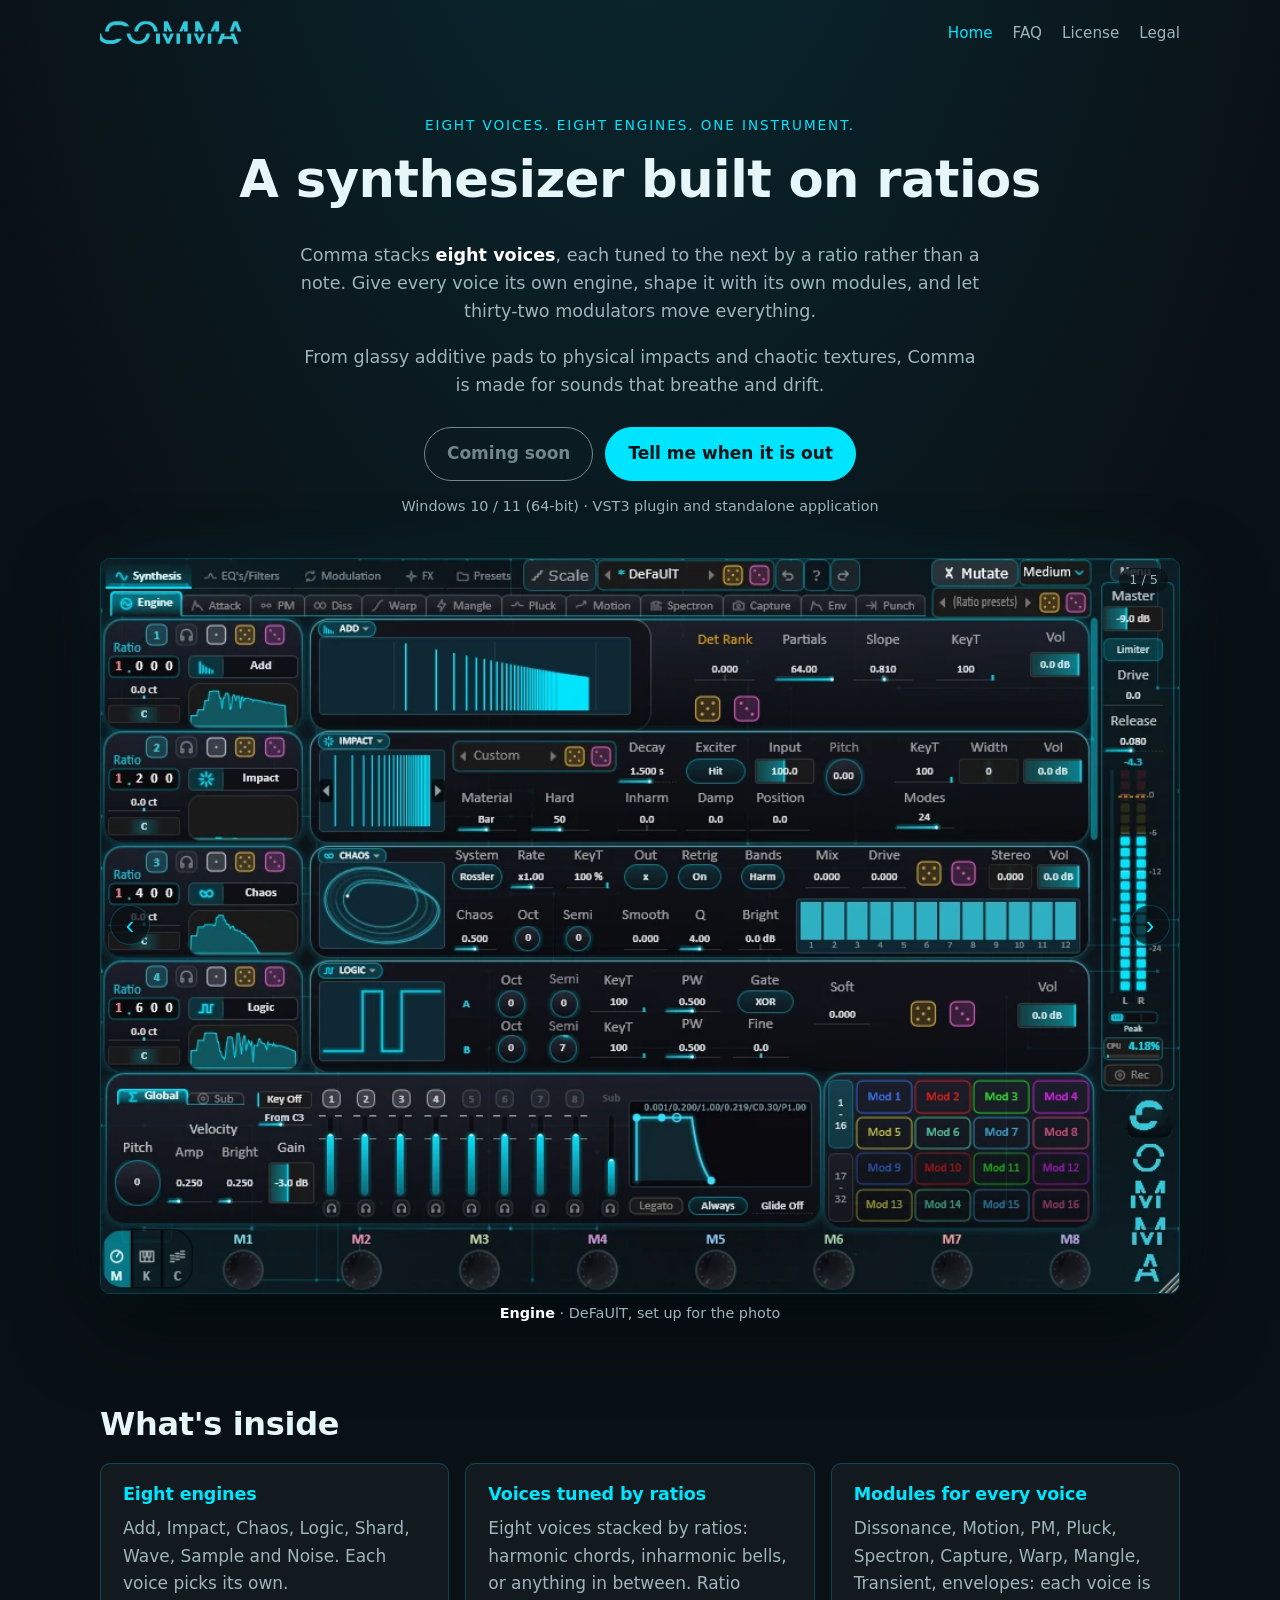
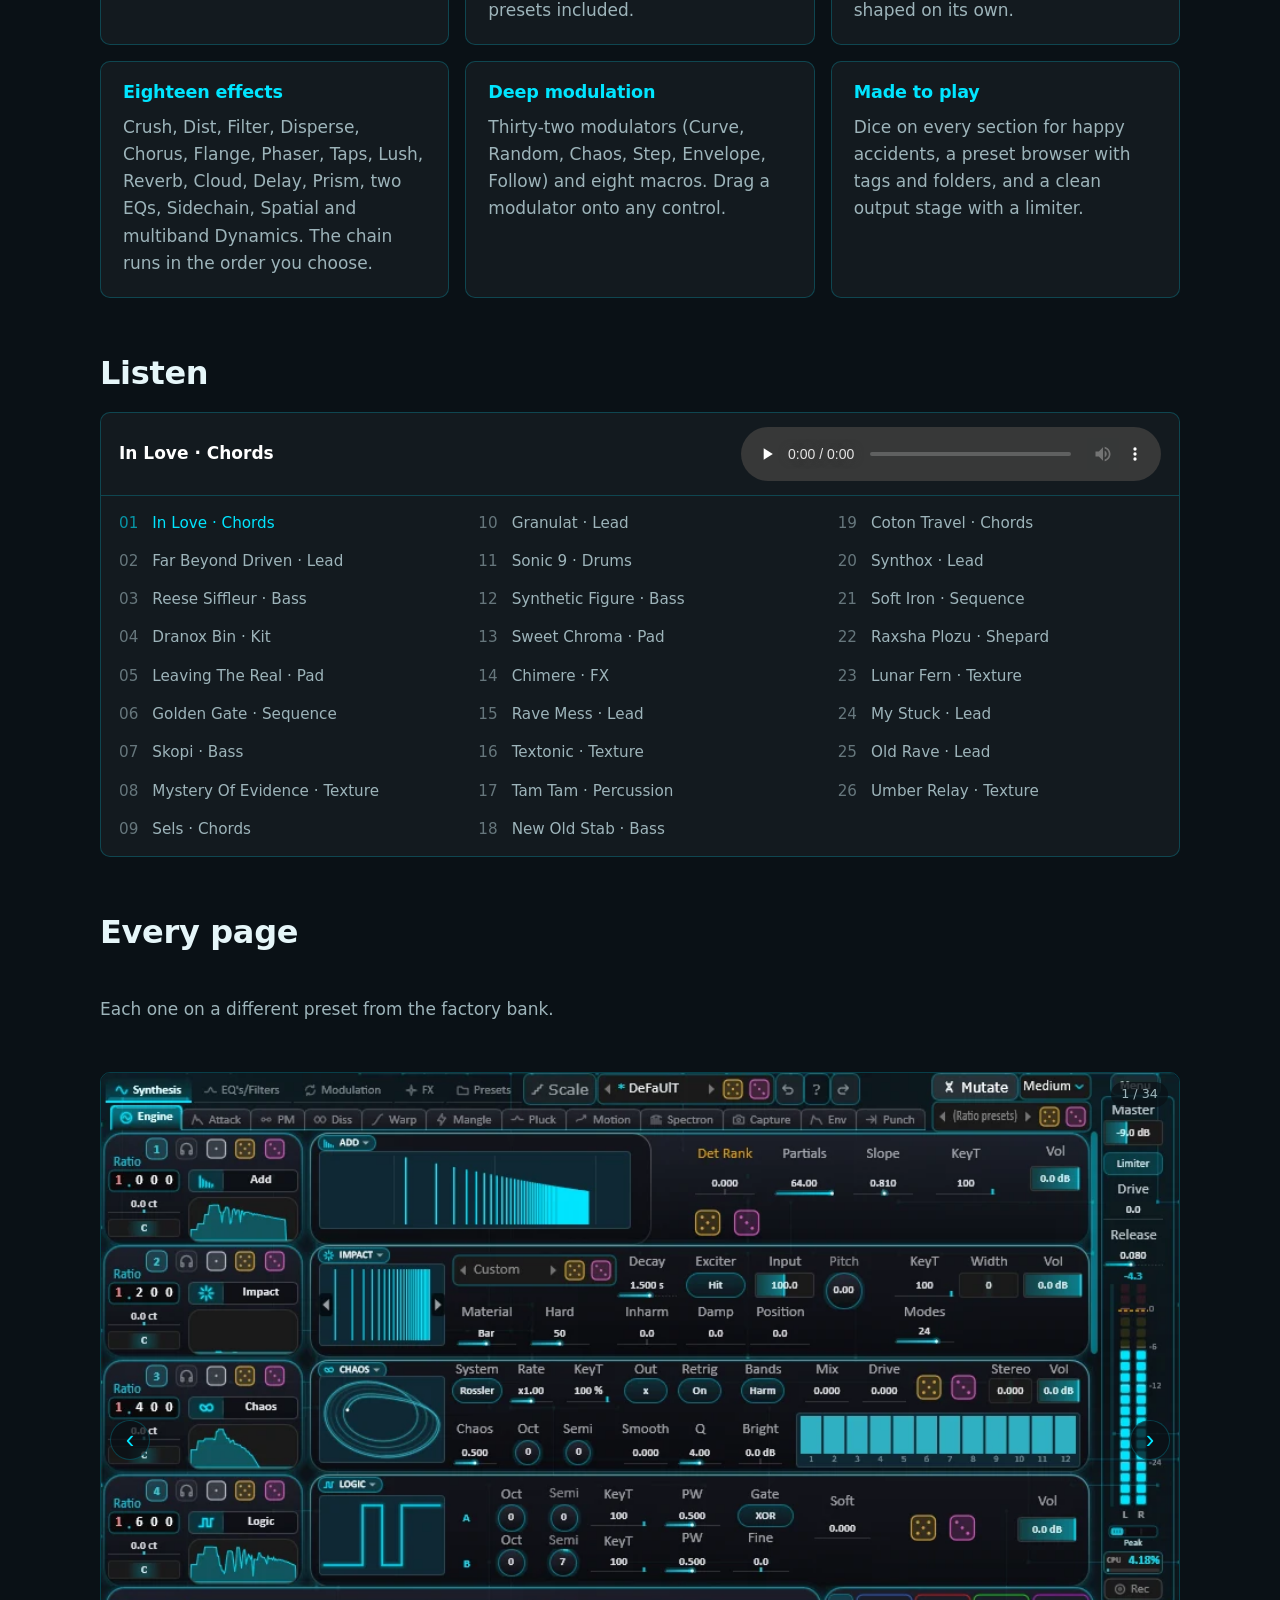
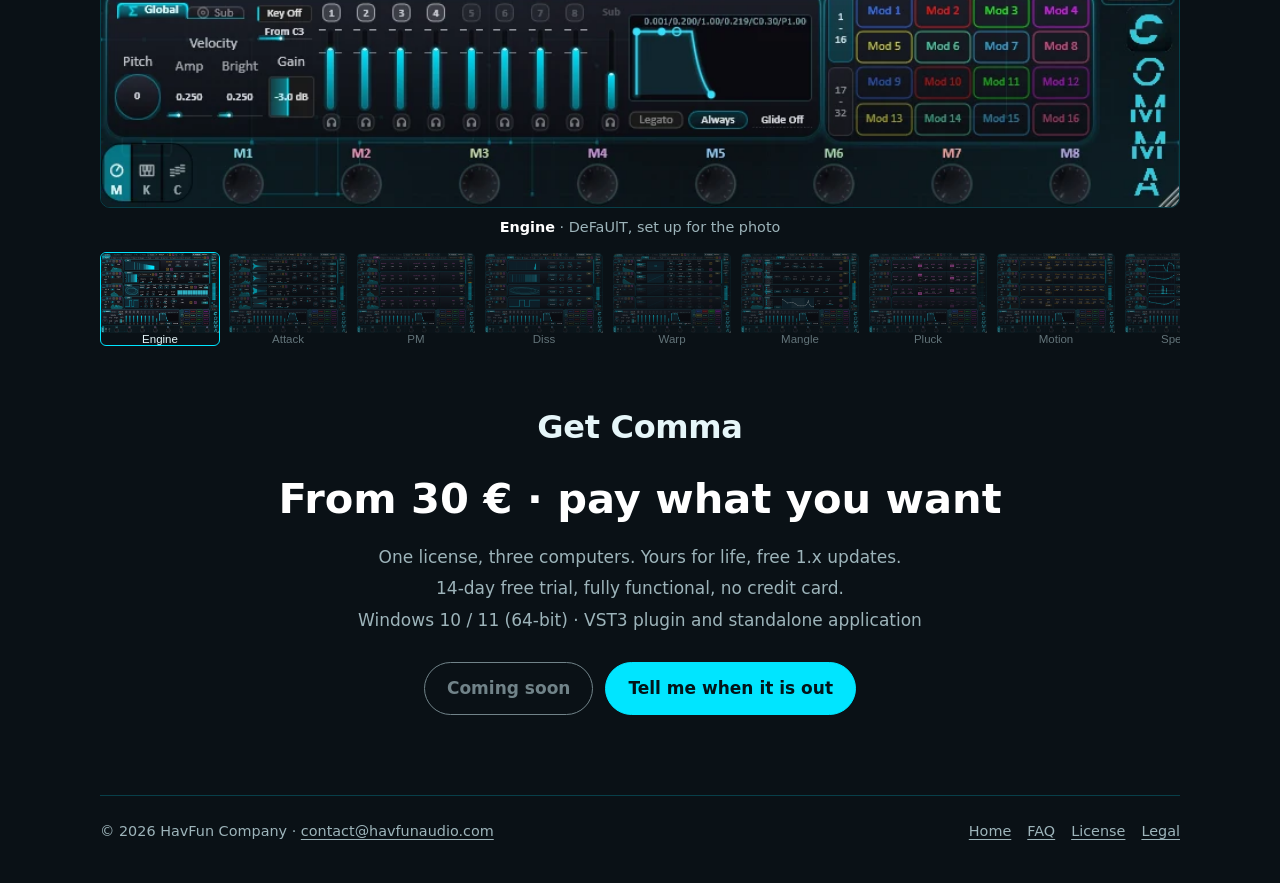
==== commit aa6829cc: "Publication : docs (2026-11-02 12:37)" ====
--- a/index.html
+++ b/index.html
@@ -61,11 +61,12 @@
 <li><button type="button" data-src="audio/demo-new-old-stab.ogg"><span class="num">18</span><span>New Old Stab · Bass</span></button></li>
 <li><button type="button" data-src="audio/demo-coton-travel.ogg"><span class="num">19</span><span>Coton Travel · Chords</span></button></li>
 <li><button type="button" data-src="audio/demo-synthox.ogg"><span class="num">20</span><span>Synthox · Lead</span></button></li>
-<li><button type="button" data-src="audio/demo-raxsha-plozu.ogg"><span class="num">21</span><span>Raxsha Plozu · Shepard</span></button></li>
-<li><button type="button" data-src="audio/demo-lunar-fern.ogg"><span class="num">22</span><span>Lunar Fern · Texture</span></button></li>
-<li><button type="button" data-src="audio/demo-my-stuck.ogg"><span class="num">23</span><span>My Stuck · Lead</span></button></li>
-<li><button type="button" data-src="audio/demo-old-rave.ogg"><span class="num">24</span><span>Old Rave · Lead</span></button></li>
-<li><button type="button" data-src="audio/demo-umber-relay.ogg"><span class="num">25</span><span>Umber Relay · Texture</span></button></li></ol>
+<li><button type="button" data-src="audio/demo-soft-iron.ogg"><span class="num">21</span><span>Soft Iron · Sequence</span></button></li>
+<li><button type="button" data-src="audio/demo-raxsha-plozu.ogg"><span class="num">22</span><span>Raxsha Plozu · Shepard</span></button></li>
+<li><button type="button" data-src="audio/demo-lunar-fern.ogg"><span class="num">23</span><span>Lunar Fern · Texture</span></button></li>
+<li><button type="button" data-src="audio/demo-my-stuck.ogg"><span class="num">24</span><span>My Stuck · Lead</span></button></li>
+<li><button type="button" data-src="audio/demo-old-rave.ogg"><span class="num">25</span><span>Old Rave · Lead</span></button></li>
+<li><button type="button" data-src="audio/demo-umber-relay.ogg"><span class="num">26</span><span>Umber Relay · Texture</span></button></li></ol>
 </div></section>
 <section class="bloc captures"><h2>Every page</h2><p class="doux">Each one on a different preset from the factory bank.</p><div class="carrousel galerie"><div class="cadre"><figure class="vue active"><img src="images/diaporama/engine.webp" alt="Comma, Engine page" width="940" height="640" loading="eager"><figcaption><strong>Engine</strong> · DeFaUlT, set up for the photo</figcaption></figure>
 <figure class="vue"><img src="images/diaporama/attack.webp" alt="Comma, Attack page" width="940" height="640" loading="lazy"><figcaption><strong>Attack</strong> · Zinc Harbor, set up for the photo</figcaption></figure>
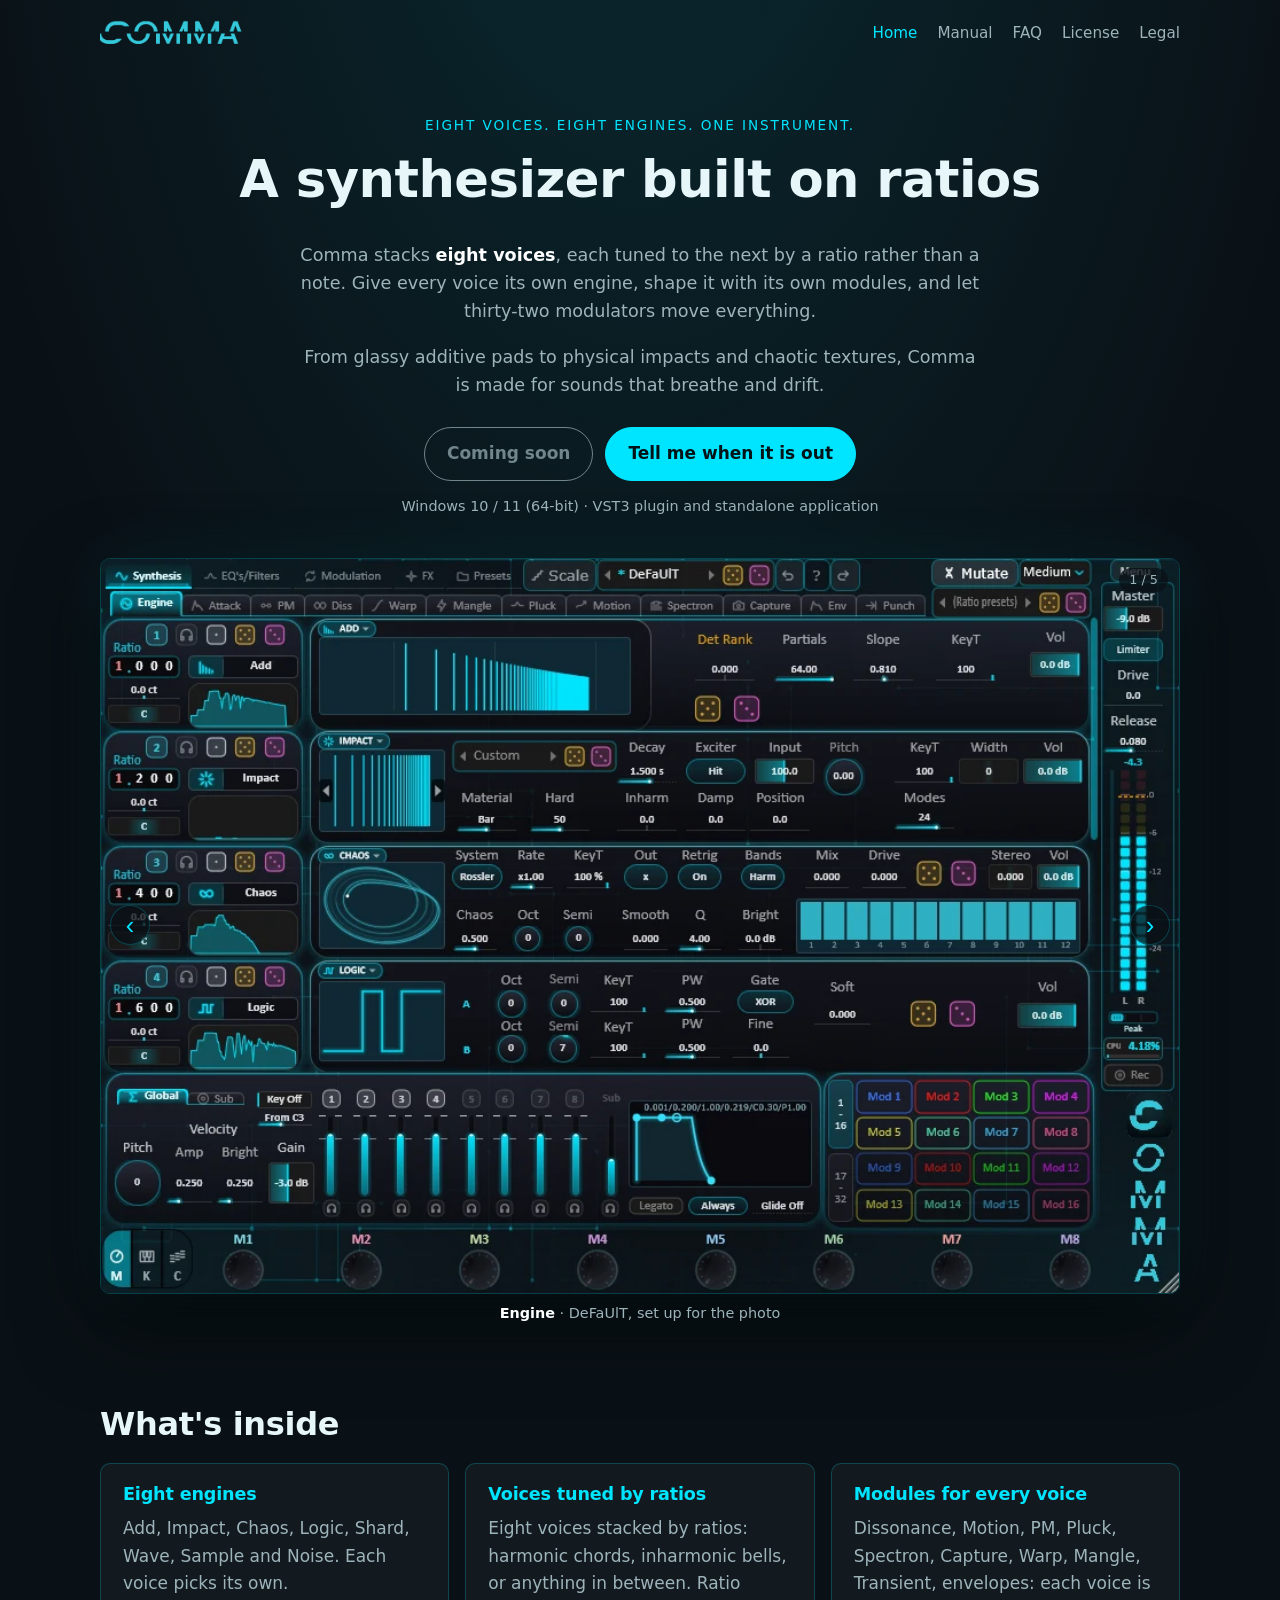
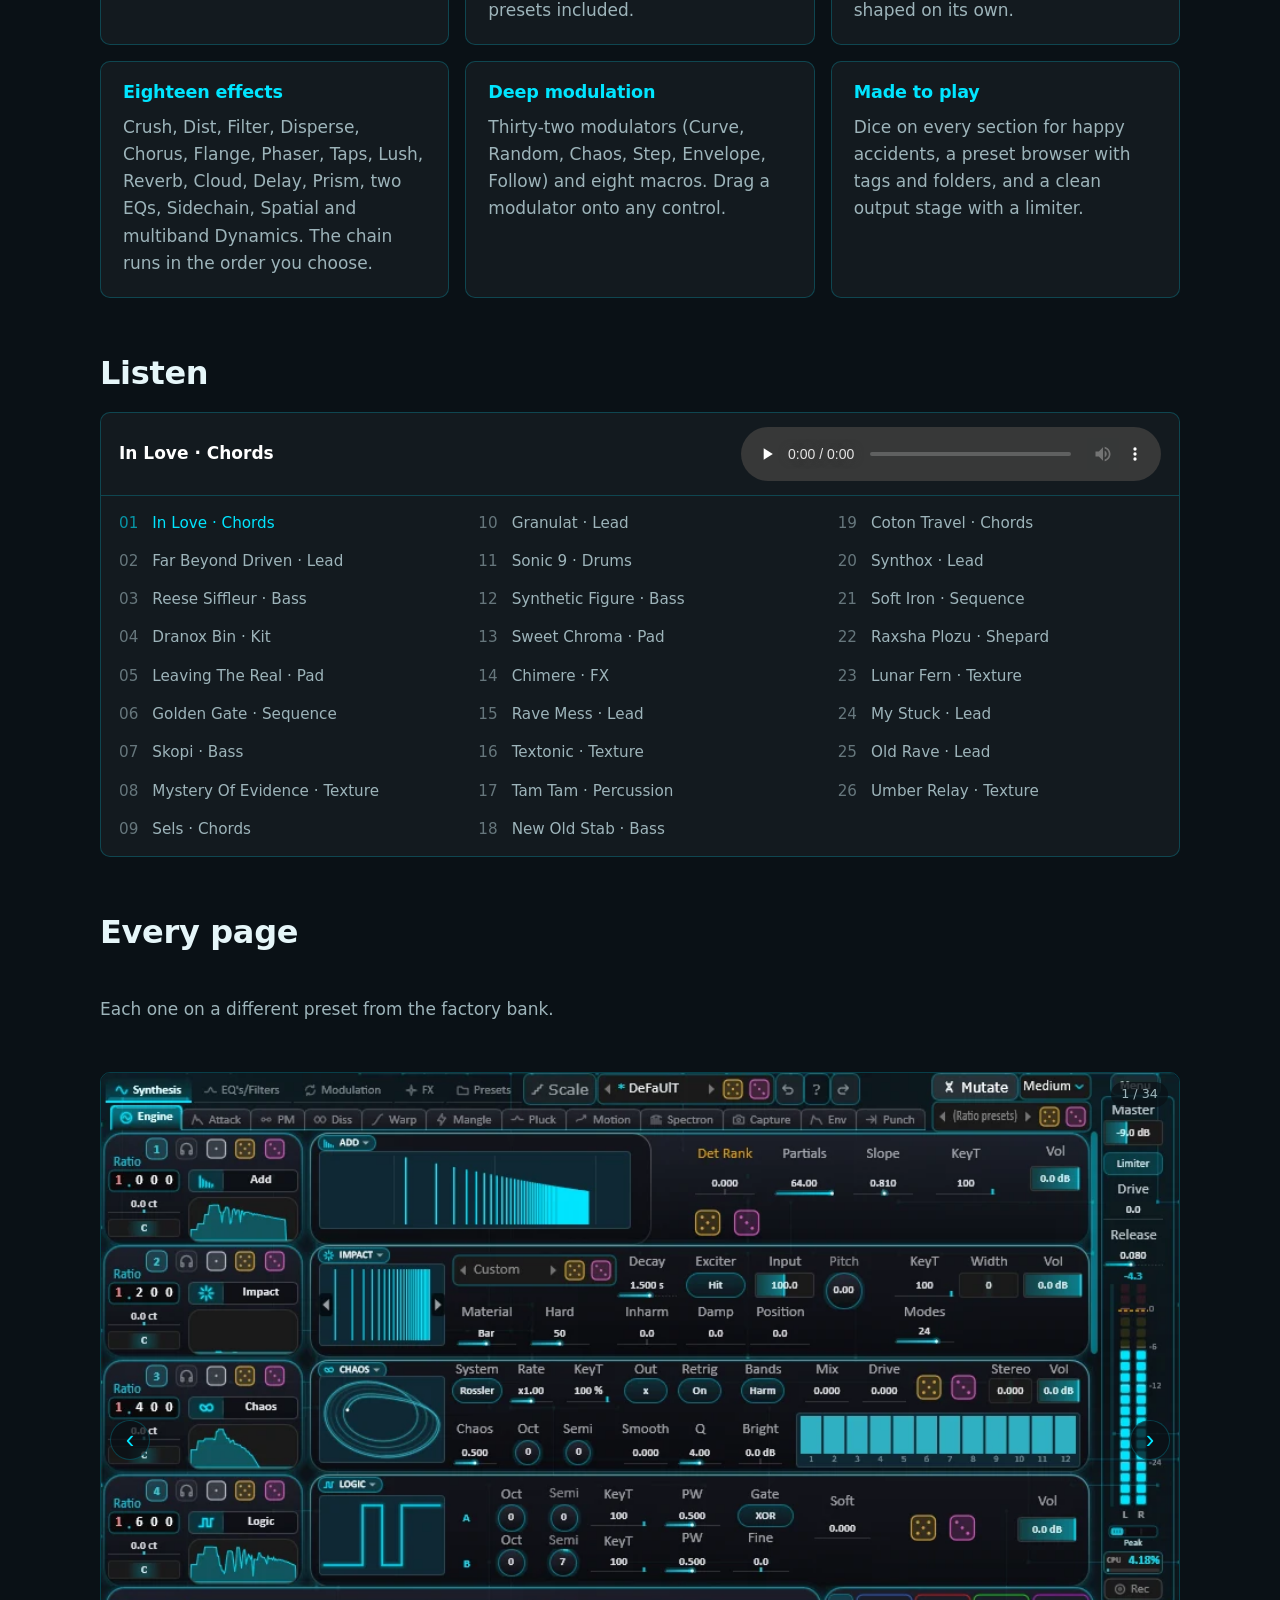
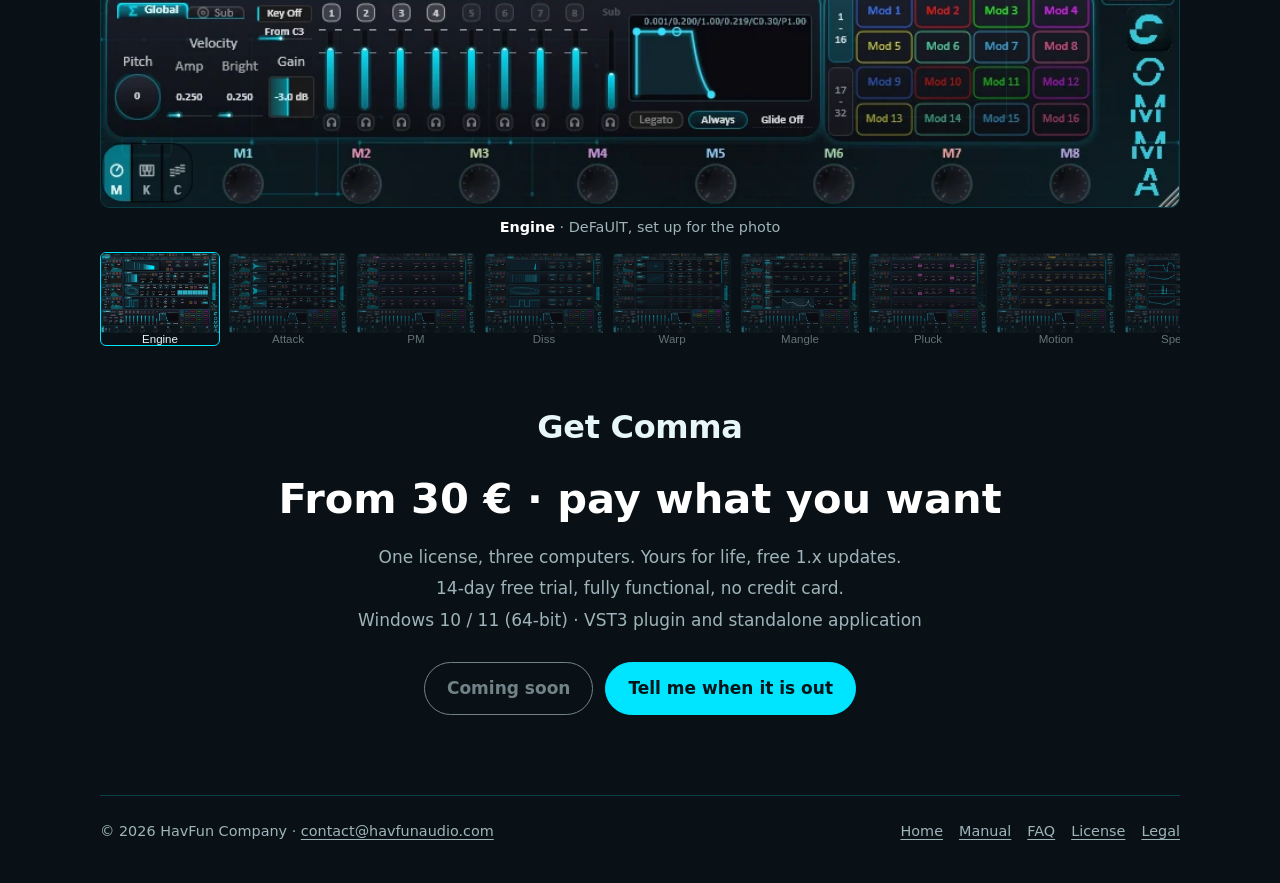
==== commit ccdd655c: "Publication : docs (2026-11-05 19:30)" ====
--- a/index.html
+++ b/index.html
@@ -15,7 +15,7 @@
 <body>
 <header class="entete">
   <a class="marque" href="index.html"><img src="images/wordmark.png" alt="Comma" width="152" height="27"></a>
-  <nav><a href="index.html" aria-current="page">Home</a><a href="faq.html">FAQ</a><a href="eula.html">License</a><a href="legal.html">Legal</a></nav>
+  <nav><a href="index.html" aria-current="page">Home</a><a href="manual.html">Manual</a><a href="faq.html">FAQ</a><a href="eula.html">License</a><a href="legal.html">Legal</a></nav>
 </header>
 <main>
 
@@ -148,7 +148,7 @@
 </main>
 <footer class="pied">
   <div>© 2026 HavFun Company · <a href="mailto:contact@havfunaudio.com">contact@havfunaudio.com</a></div>
-  <div><a href="index.html" aria-current="page">Home</a><a href="faq.html">FAQ</a><a href="eula.html">License</a><a href="legal.html">Legal</a></div>
+  <div><a href="index.html" aria-current="page">Home</a><a href="manual.html">Manual</a><a href="faq.html">FAQ</a><a href="eula.html">License</a><a href="legal.html">Legal</a></div>
 </footer>
 </body>
 </html>
